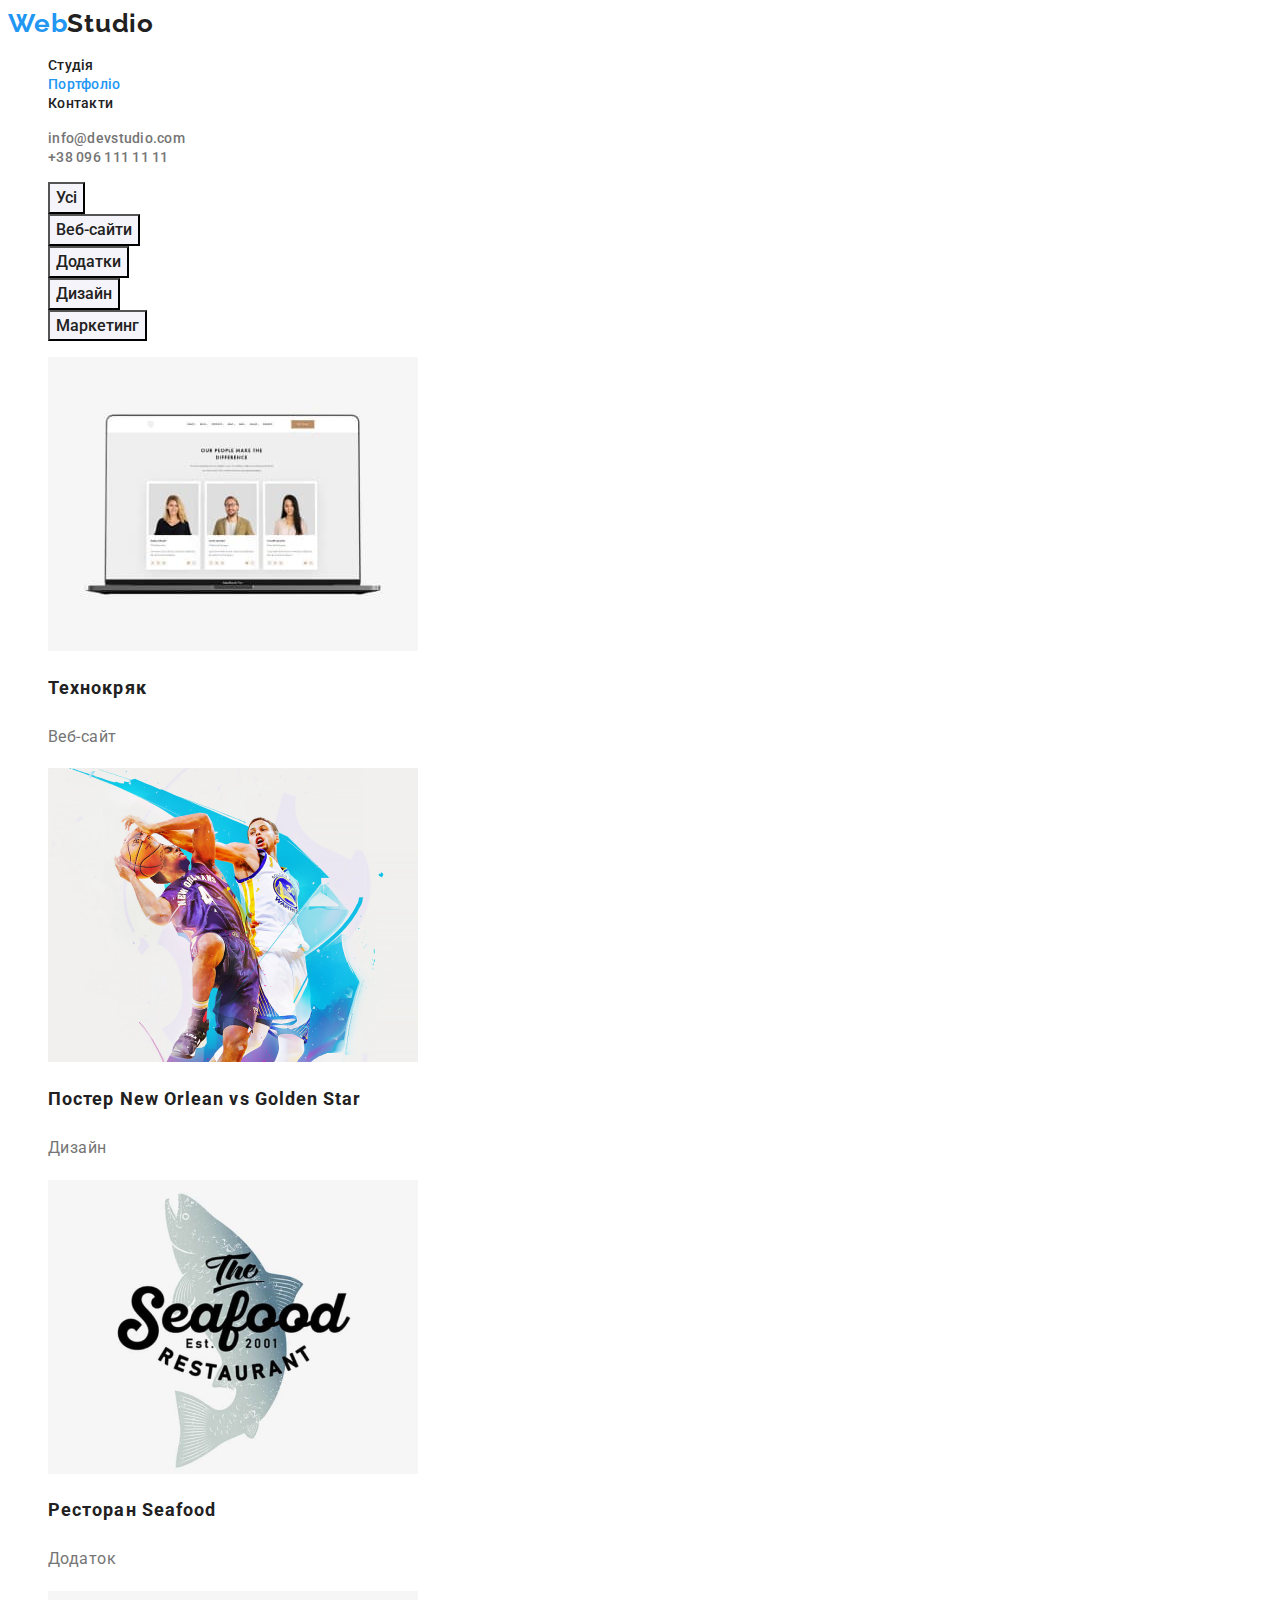
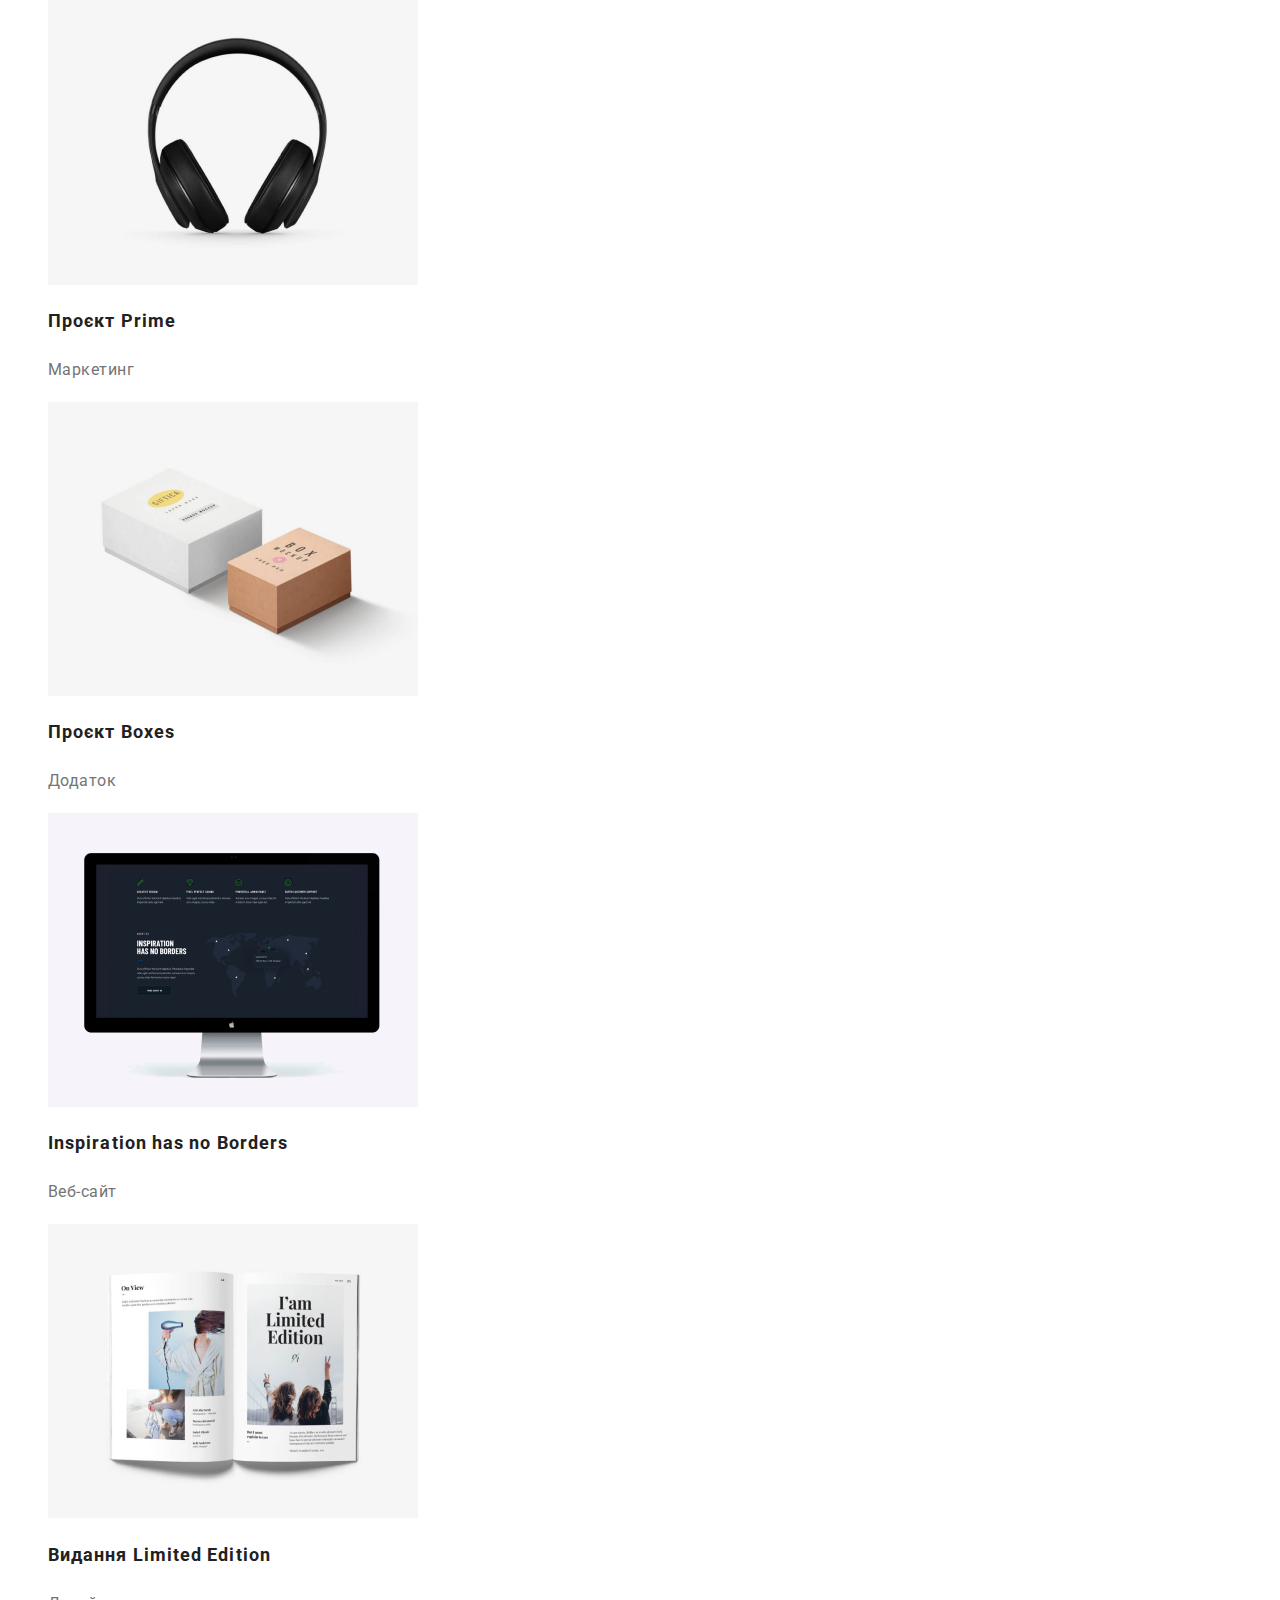
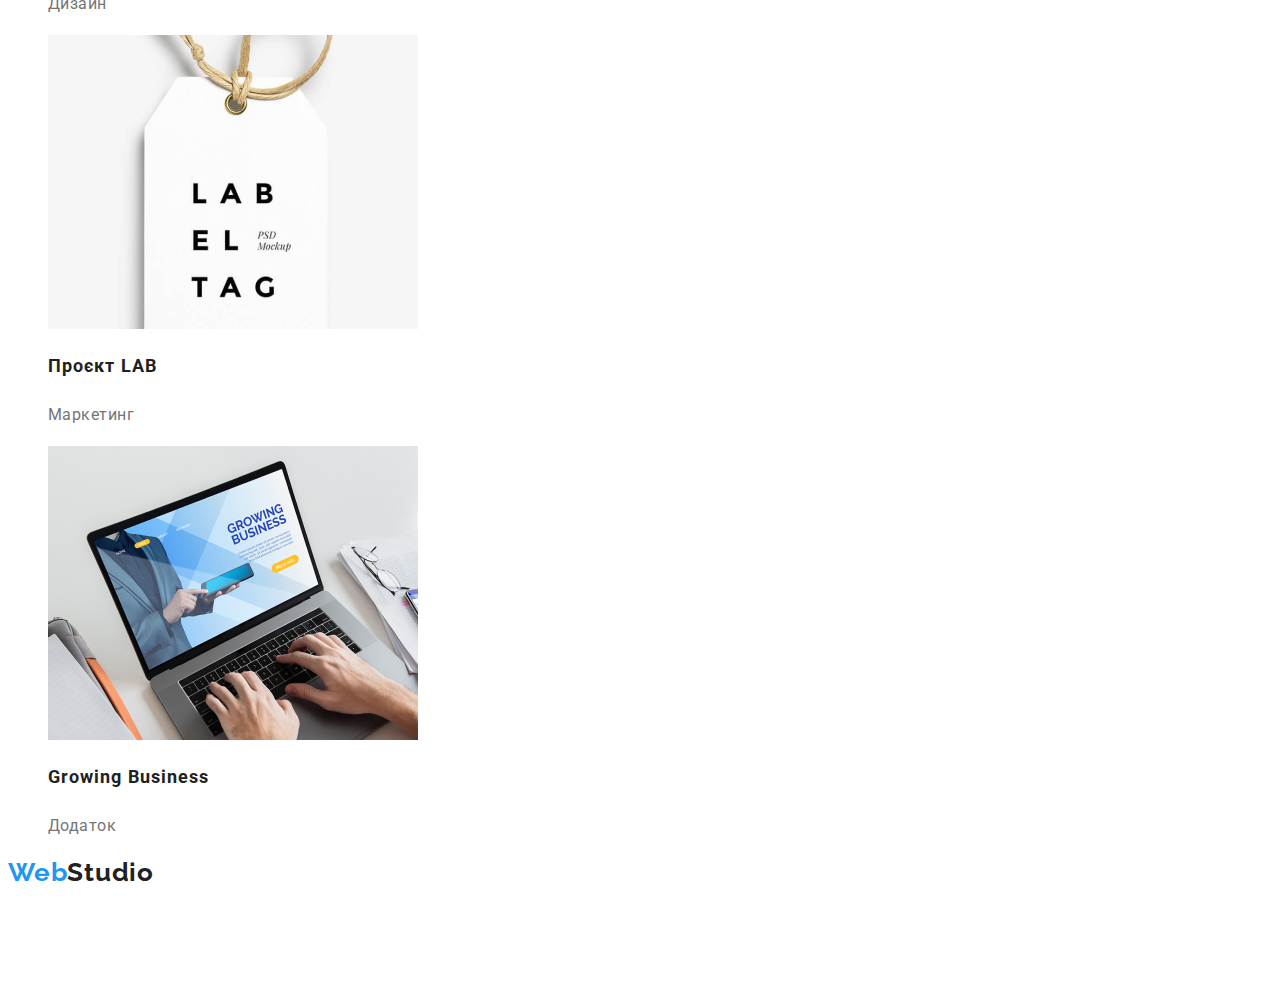
==== portfolio.html @ 9faa2f98 "Clone from goit-markup-hw-02" ====
<!DOCTYPE html>
<html lang="uk">
  <head>
    <meta charset="UTF-8" />
    <meta http-equiv="X-UA-Compatible" content="IE=edge" />
    <meta name="viewport" content="width=device-width, initial-scale=1.0" />
    <title>WebStudio</title>
    <link
      href="https://fonts.googleapis.com/css2?family=Raleway:wght@700&family=Roboto:wght@400;500;700;900&display=swap"
      rel="stylesheet"
    />
    <link rel="stylesheet" href="./css/styles.css" />
  </head>

  <body>
    <header>
      <nav>
        <a href="./index.html" class="logo"><span class="web-logo">Web</span>Studio</a>
        <ul class="site-nav list">
          <li><a href="./index.html" class="link">Студія</a></li>
          <li><a href="./portfolio.html" class="link current">Портфоліо</a></li>
          <li><a href="" class="link">Контакти</a></li>
        </ul>
      </nav>
      <ul class="auth-nav list">
        <li><a href="mailto:info@devstudio.com" class="link">info@devstudio.com</a></li>
        <li><a href="tel:+380961111111" class="link">+38 096 111 11 11</a></li>
      </ul>
    </header>
    <main>
      <h1 class="visually-hidden">Приклади робіт</h1>
      <!-- РАДІОКНОПКИ -->
      <ul class="list">
        <li><button type="button" class="button secondary">Усі</button></li>
        <li><button type="button" class="button secondary">Веб-сайти</button></li>
        <li><button type="button" class="button secondary">Додатки</button></li>
        <li><button type="button" class="button secondary">Дизайн</button></li>
        <li><button type="button" class="button secondary">Маркетинг</button></li>
      </ul>
      <!-- ПРОЕКТИ -->
      <ul class="examples list">
        <li>
          <a href="./images/portfolio/img.jpg">
            <img src="./images/portfolio/img.jpg" alt="Laptop" width="370" />
            <h2 class="title">Технокряк</h2>
            <p class="text">Веб-сайт</p></a
          >
        </li>
        <li>
          <a href="./images/portfolio/img-1.png">
            <img src="./images/portfolio/img-1.png" alt="Basketball" width="370" />
            <h2 class="title">Постер New Orlean vs Golden Star</h2>
            <p class="text">Дизайн</p></a
          >
        </li>
        <li>
          <a href="./images/portfolio/img-2.png">
            <img src="./images/portfolio/img-2.png" alt="The Seafood Restaurant" width="370" />
            <h2 class="title">Ресторан Seafood</h2>
            <p class="text">Додаток</p></a
          >
        </li>
        <li>
          <a href="./images/portfolio/img-3.png">
            <img src="./images/portfolio/img-3.png" alt="Headphones" width="370" />
            <h2 class="title">Проєкт Prime</h2>
            <p class="text">Маркетинг</p></a
          >
        </li>
        <li>
          <a href="./images/portfolio/img-4.png">
            <img src="./images/portfolio/img-4.png" alt="Boxes" width="370" />
            <h2 class="title">Проєкт Boxes</h2>
            <p class="text">Додаток</p></a
          >
        </li>
        <li>
          <a href="./images/portfolio/img-5.png">
            <img src="./images/portfolio/img-5.png" alt="Monitor" width="370" />
            <h2 class="title">Inspiration has no Borders</h2>
            <p class="text">Веб-сайт</p></a
          >
        </li>
        <li>
          <a href="./images/portfolio/img-6.png">
            <img src="./images/portfolio/img-6.png" alt="Journal" width="370" />
            <h2 class="title">Видання Limited Edition</h2>
            <p class="text">Дизайн</p></a
          >
        </li>
        <li>
          <a href="./images/portfolio/img-7.png">
            <img src="./images/portfolio/img-7.png" alt="Label" width="370" />
            <h2 class="title">Проєкт LAB</h2>
            <p class="text">Маркетинг</p></a
          >
        </li>
        <li>
          <a href="./images/portfolio/img-8.png">
            <img src="./images/portfolio/img-8.png" alt="Keyboard Typing" width="370" />
            <h2 class="title">Growing Business</h2>
            <p class="text">Додаток</p></a
          >
        </li>
      </ul>
    </main>
    <footer>
      <a href="./index.html" class="logo"><span class="web-logo">Web</span>Studio</a>
      <address>
        <ul class="list contact">
          <li>
            <a
              href="https://goo.gl/maps/xQ3tT5N6ZBUTE3oR9"
              class="address"
              target="_blank"
              rel="noreferrer noopener nofollow"
              >м. Київ, пр-т Лесі Українки, 26</a
            >
          </li>
          <li><a href="mailto:info@devstudio.com" class="info">info@devstudio.com</a></li>
          <li><a href="tel:+380961111111" class="info">+380961111111</a></li>
        </ul>
      </address>
    </footer>
  </body>
</html>
---- css/styles.css ----
:root {
  --primary-text-color: #757575;
  --secondary-text-color: #212121;
  --accent-color: #2196f3;
  --primary-bg-color: #ffffff;
  --btn-bck-color: #f5f4fa;
}

body {
  background-color: var(--primary-bg-color);
  color: var(--primary-text-color);

  font-family: Roboto, sans-serif;
  letter-spacing: 0.03em;
}
/* колір фону #FFFFFF */
/* колір основного тексту: #757575; */
/* другорядний колір тексту #212121; */
/* акцент #2196F3 */

.list {
  list-style: none;
}

/*Logo*/

.logo {
  color: var(--secondary-text-color);

  font-family: Raleway, sans-serif;
  letter-spacing: 0.03em;
  font-weight: 700;
  font-size: 26px;
  line-height: 1.19;
  text-decoration: none;
}
.web-logo {
  color: var(--accent-color);

  /*Site-nav*/
}
.site-nav .link {
  color: var(--secondary-text-color);

  font-size: 14px;
  font-weight: 500;
  line-height: 1.14;
  letter-spacing: 0.02em;
  text-decoration: none;
}
.site-nav .link:hover,
.site-nav .link:focus {
  color: var(--accent-color);
}
.site-nav .link.current {
  color: var(--accent-color);
}
/* Auth-nav */
.auth-nav .link {
  color: var(--primary-text-color);

  font-weight: 500;
  font-size: 14px;
  line-height: 1.14;
  letter-spacing: 0.02em;
  text-decoration: none;
}
.auth-nav .link:hover,
.auth-nav .link:focus {
  color: var(--accent-color);
}
/* Hero */

.hero-title {
  color: var(--primary-bg-color);

  font-weight: 900;
  font-size: 44px;
  line-height: 1.36;
  text-align: center;
  letter-spacing: 0.06em;
  text-transform: uppercase;
}
/* Section */

.section .section-title {
  color: var(--secondary-text-color);

  font-size: 36px;
  line-height: 1.17;
  text-align: center;
  letter-spacing: 0.03em;
}

/* Advantages  */
.advantages .title {
  color: var(--secondary-text-color);

  font-size: 14px;
  line-height: 1.14;
  text-transform: uppercase;
}

.advantages .text {
  font-size: 14px;
  line-height: 1.71;
}
/* Button */

button {
  background-color: var(--accent-color);
  color: var(--primary-bg-color);

  font-family: Roboto, sans-serif;
  font-style: normal;
  font-weight: 500;
  font-size: 16px;
  line-height: 1.62;
  text-align: center;

  cursor: pointer;
}
.button.primary {
  font-weight: 700;
  font-size: 16px;
  line-height: 1.88;
  text-align: center;
  letter-spacing: 0.06em;
  text-shadow: 0px 4px 4px rgba(0, 0, 0, 0.25);
}
.button.primary:focus,
.button.primary:hover {
  background-color: #188ce8;
  align-items: center;
}
.button.secondary {
  background-color: var(--btn-bck-color);
  color: var(--secondary-text-color);
}
.button.secondary:hover,
.button.secondary:focus {
  background-color: var(--accent-color);
  color: var(--primary-bg-color);
}

/* Portfolio Main Page */

.examples .title {
  color: var(--secondary-text-color);

  font-size: 18px;
  line-height: 2;
  letter-spacing: 0.06em;
  text-decoration: none;
  font-style: normal;
}

.examples .text {
  color: var(--primary-text-color);

  font-size: 16px;
  line-height: 1.88;
  text-decoration: none;
  font-style: normal;
}

.examples a {
  text-decoration: none;
}
/* Footer */

.list .name {
  color: var(--secondary-text-color);

  font-weight: 500;
  font-size: 16px;
  line-height: 1.19;
  text-align: center;
}

.list .position {
  font-size: 16px;
  line-height: 1.9;
  text-align: center;
}
.contact .address {
  color: var(--primary-bg-color);
  font-style: normal;
  font-size: 14px;
  line-height: 1.7;
  text-decoration: none;
}

.contact .info {
  color: rgba(255, 255, 255, 0.6);
  font-style: normal;
  font-size: 14px;
  line-height: 1.71;
  text-decoration: none;
}

.contact .info:hover,
.contact .info:focus,
.contact .address:hover,
.contact .address:focus {
  color: var(--accent-color);
}

.visually-hidden {
  position: absolute;
  white-space: nowrap;
  width: 1px;
  height: 1px;
  overflow: hidden;
  border: 0;
  padding: 0;
  clip: rect(0 0 0 0);
  clip-path: inset(50%);
  margin: -1px;
}
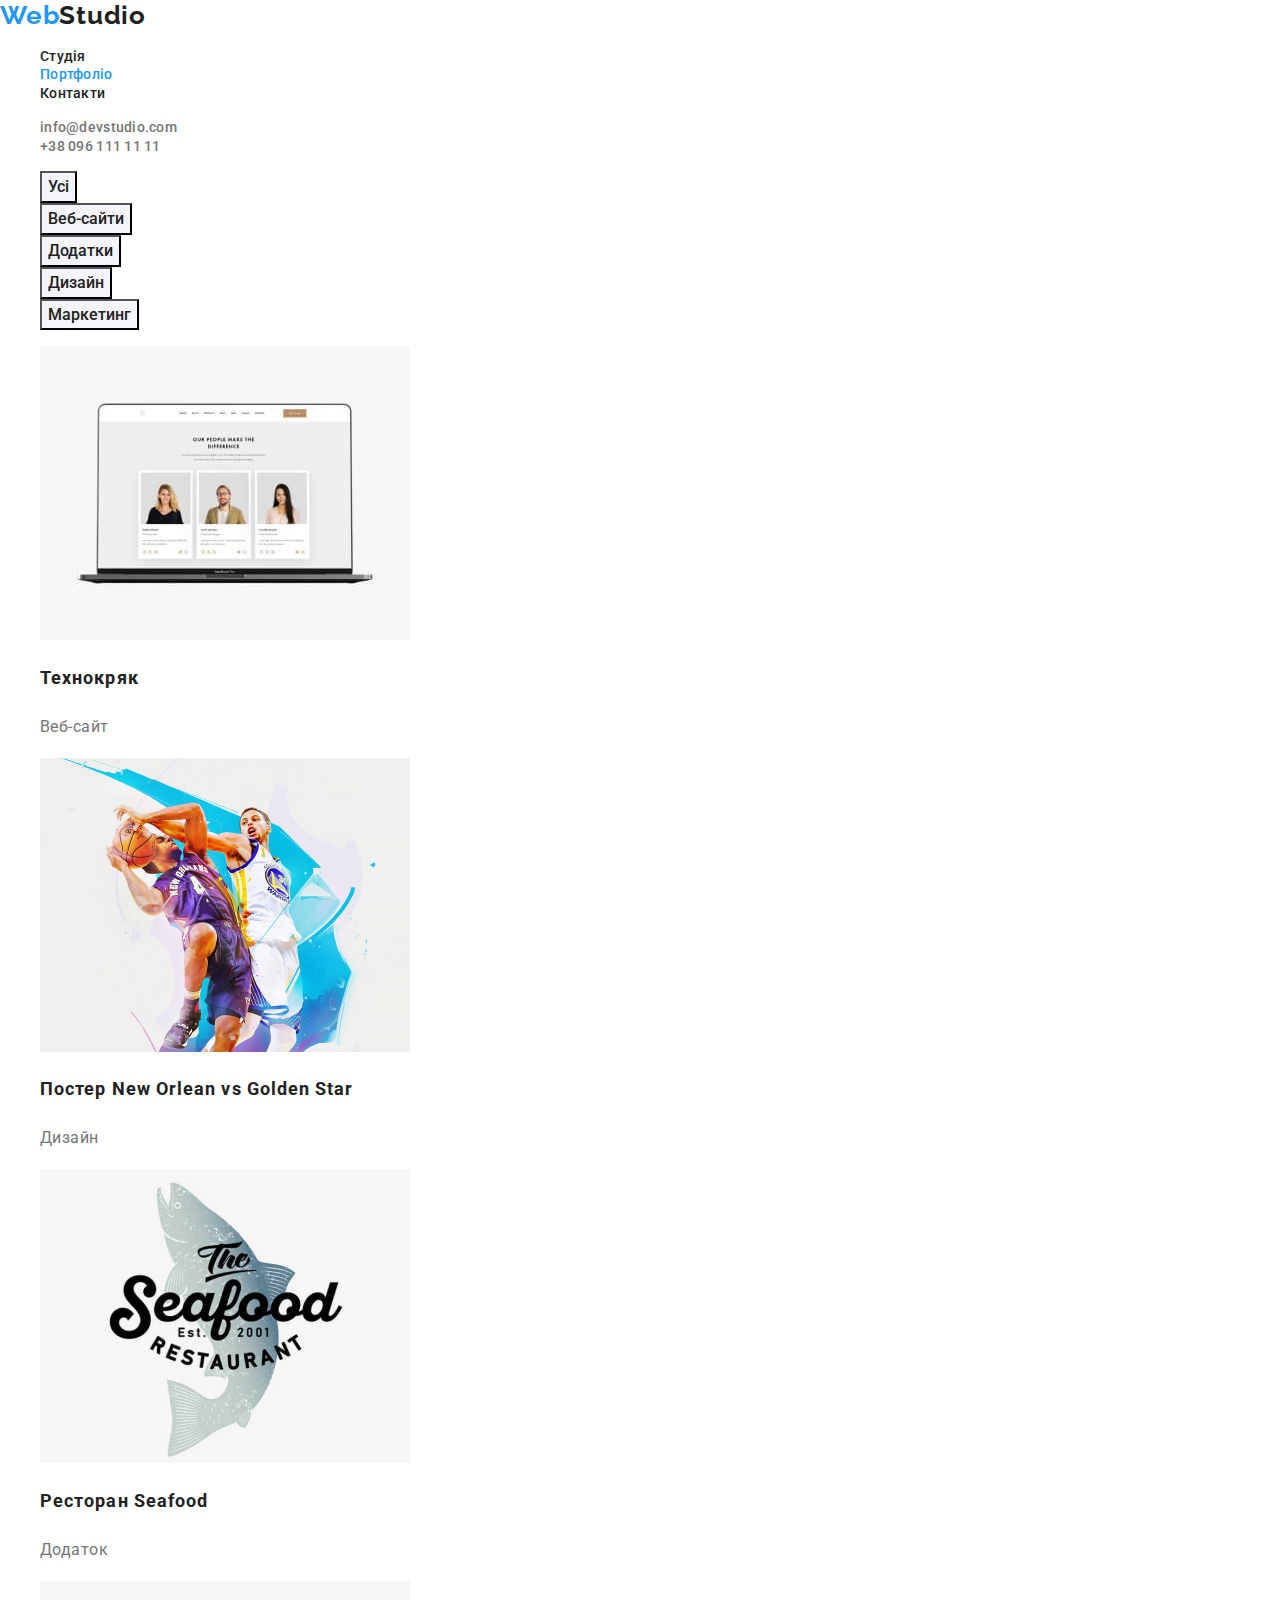
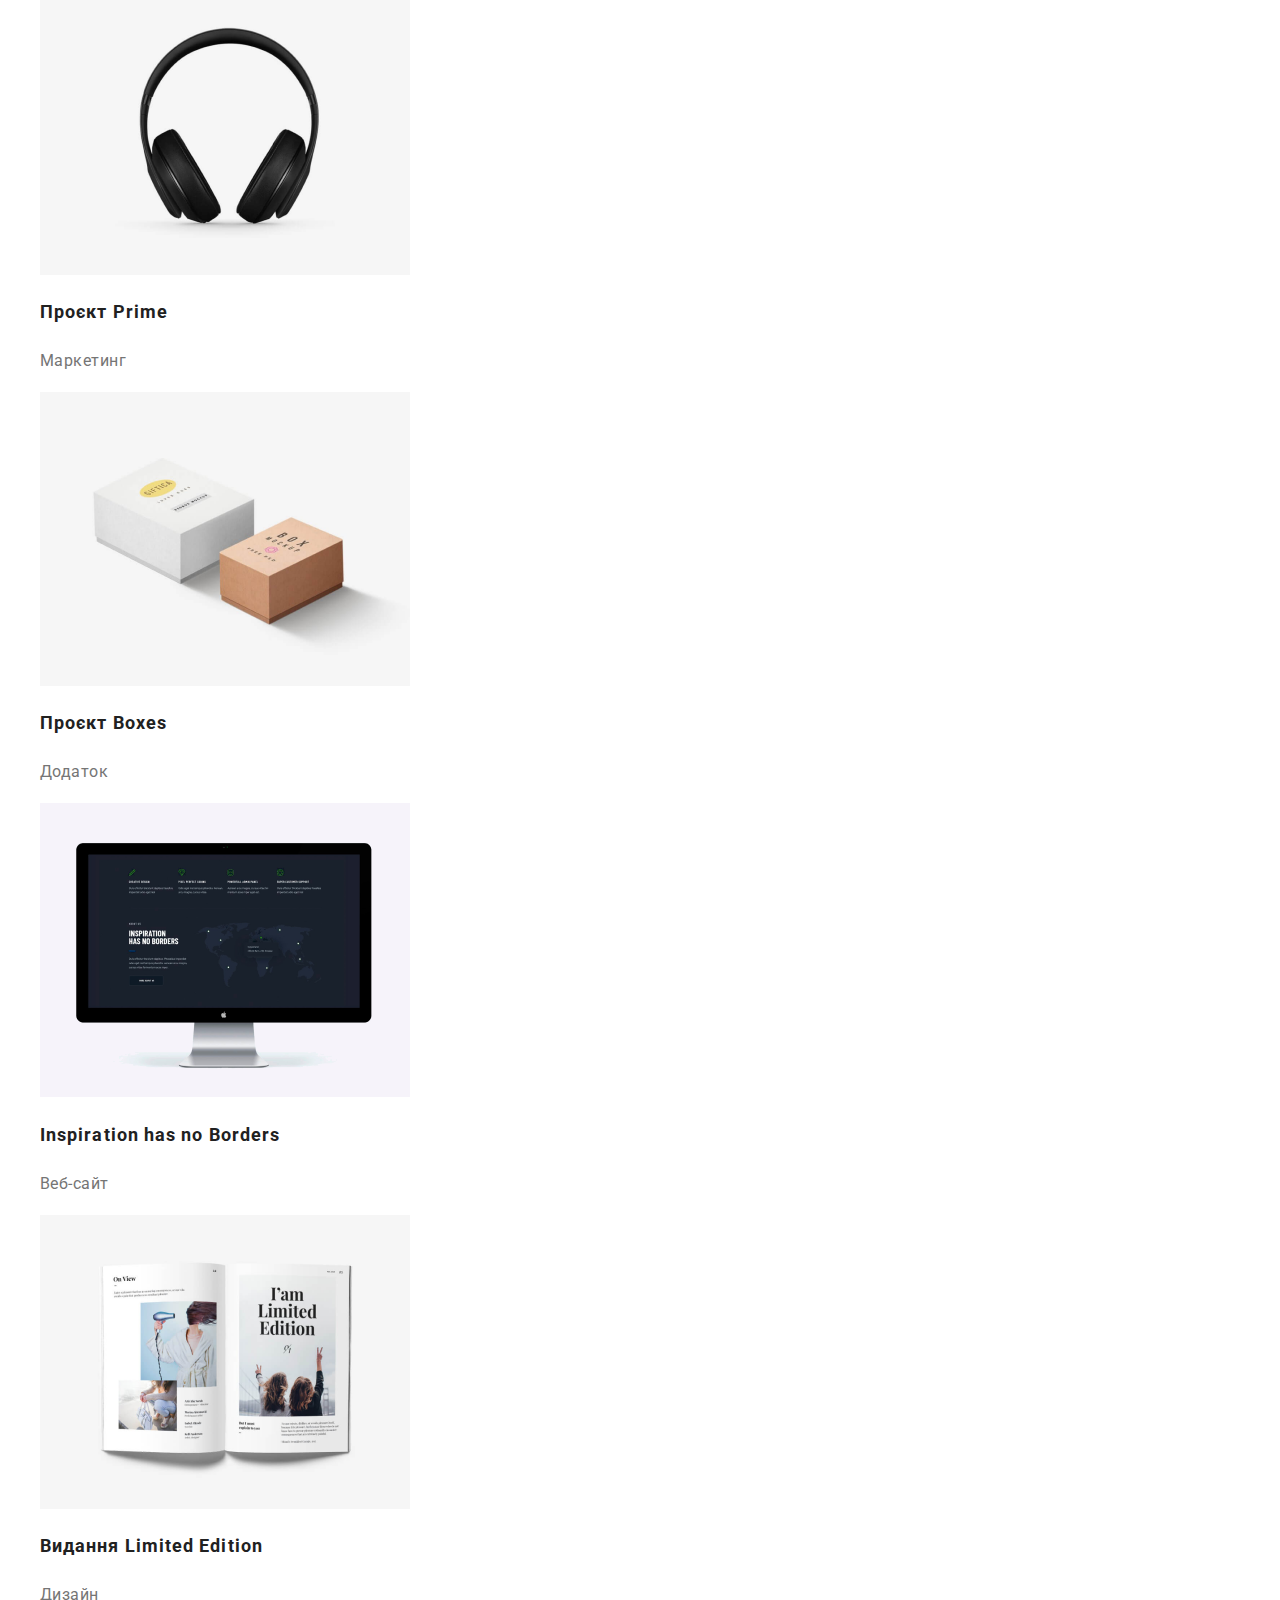
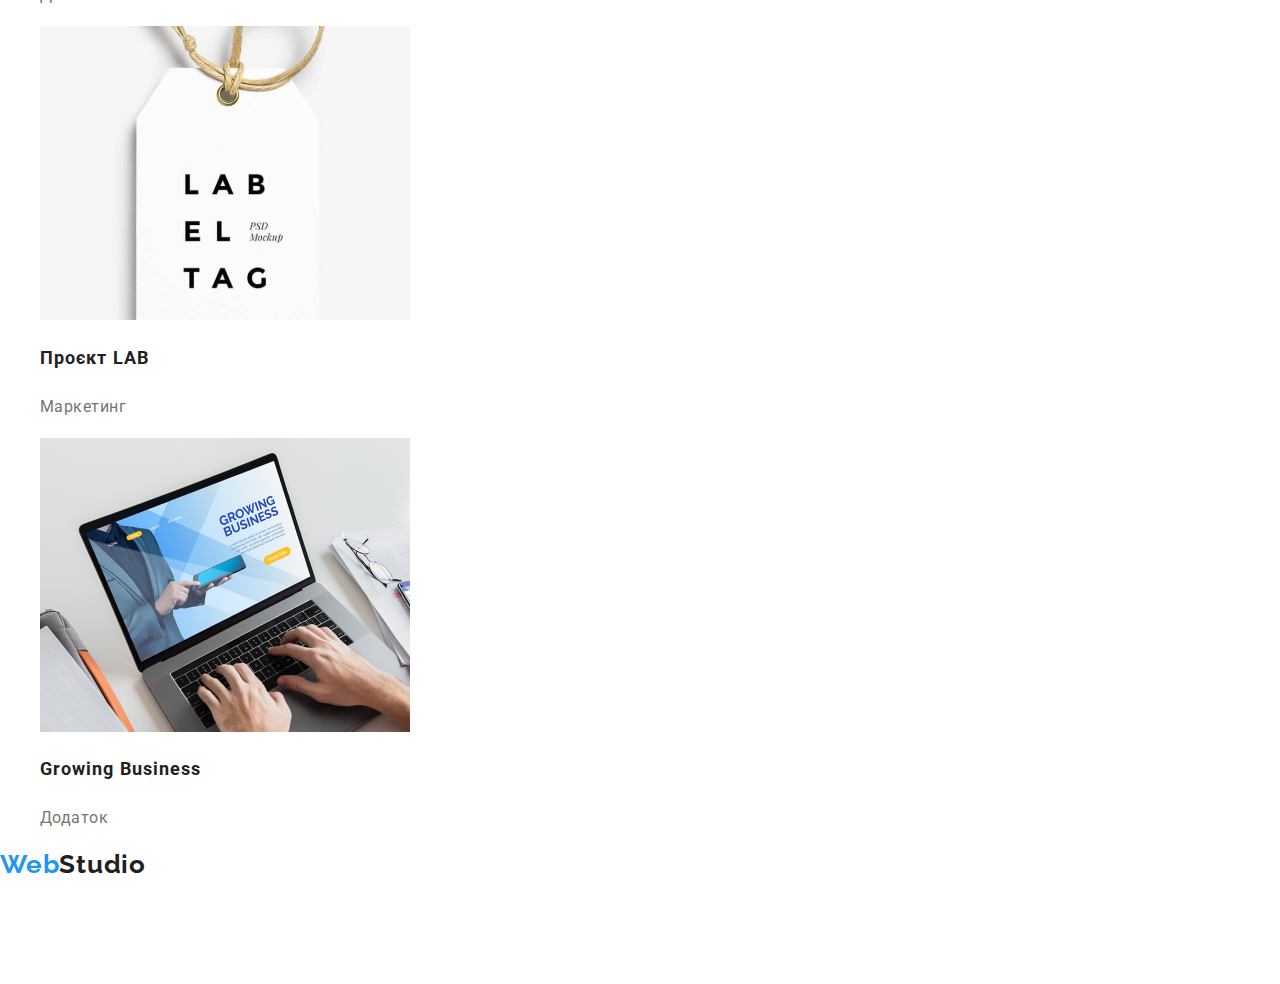
==== commit 45c7d540: "start" ====
--- a/portfolio.html
+++ b/portfolio.html
@@ -8,6 +8,10 @@
     <link
       href="https://fonts.googleapis.com/css2?family=Raleway:wght@700&family=Roboto:wght@400;500;700;900&display=swap"
       rel="stylesheet"
+    />
+    <link
+      rel="stylesheet"
+      href="https://cdnjs.cloudflare.com/ajax/libs/modern-normalize/1.1.0/modern-normalize.min.css"
     />
     <link rel="stylesheet" href="./css/styles.css" />
   </head>
--- a/css/styles.css
+++ b/css/styles.css
@@ -18,11 +18,23 @@
 /* другорядний колір тексту #212121; */
 /* акцент #2196F3 */
 
+.container {
+  width: 1200px;
+}
+
+.auth-nav {
+  width: 1200px;
+}
+
 .list {
   list-style: none;
 }
 
 /*Logo*/
+
+.logo {
+  display: inline-block;
+}
 
 .logo {
   color: var(--secondary-text-color);
@@ -121,6 +133,11 @@
   cursor: pointer;
 }
 .button.primary {
+  min-width: 216px;
+  padding: 10px 32px;
+  border-radius: 4px;
+  border-style: none;
+
   font-weight: 700;
   font-size: 16px;
   line-height: 1.88;
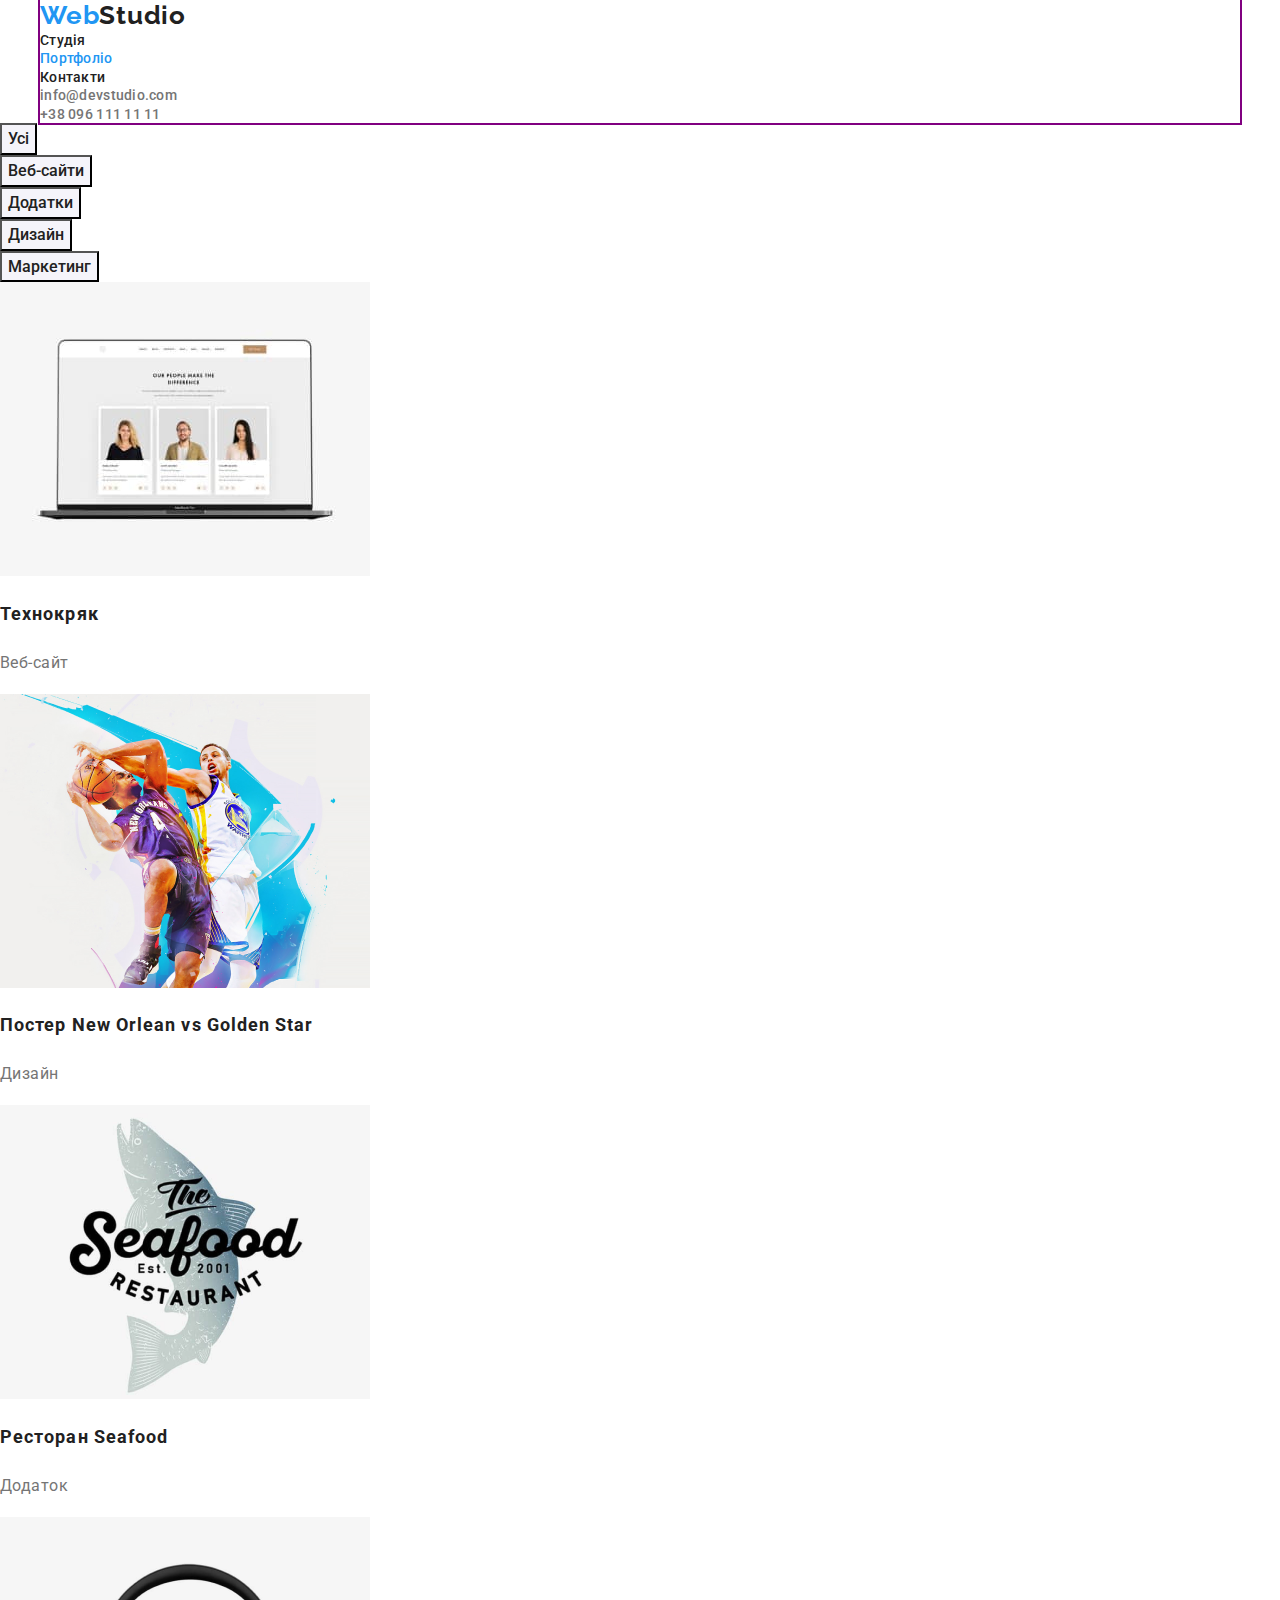
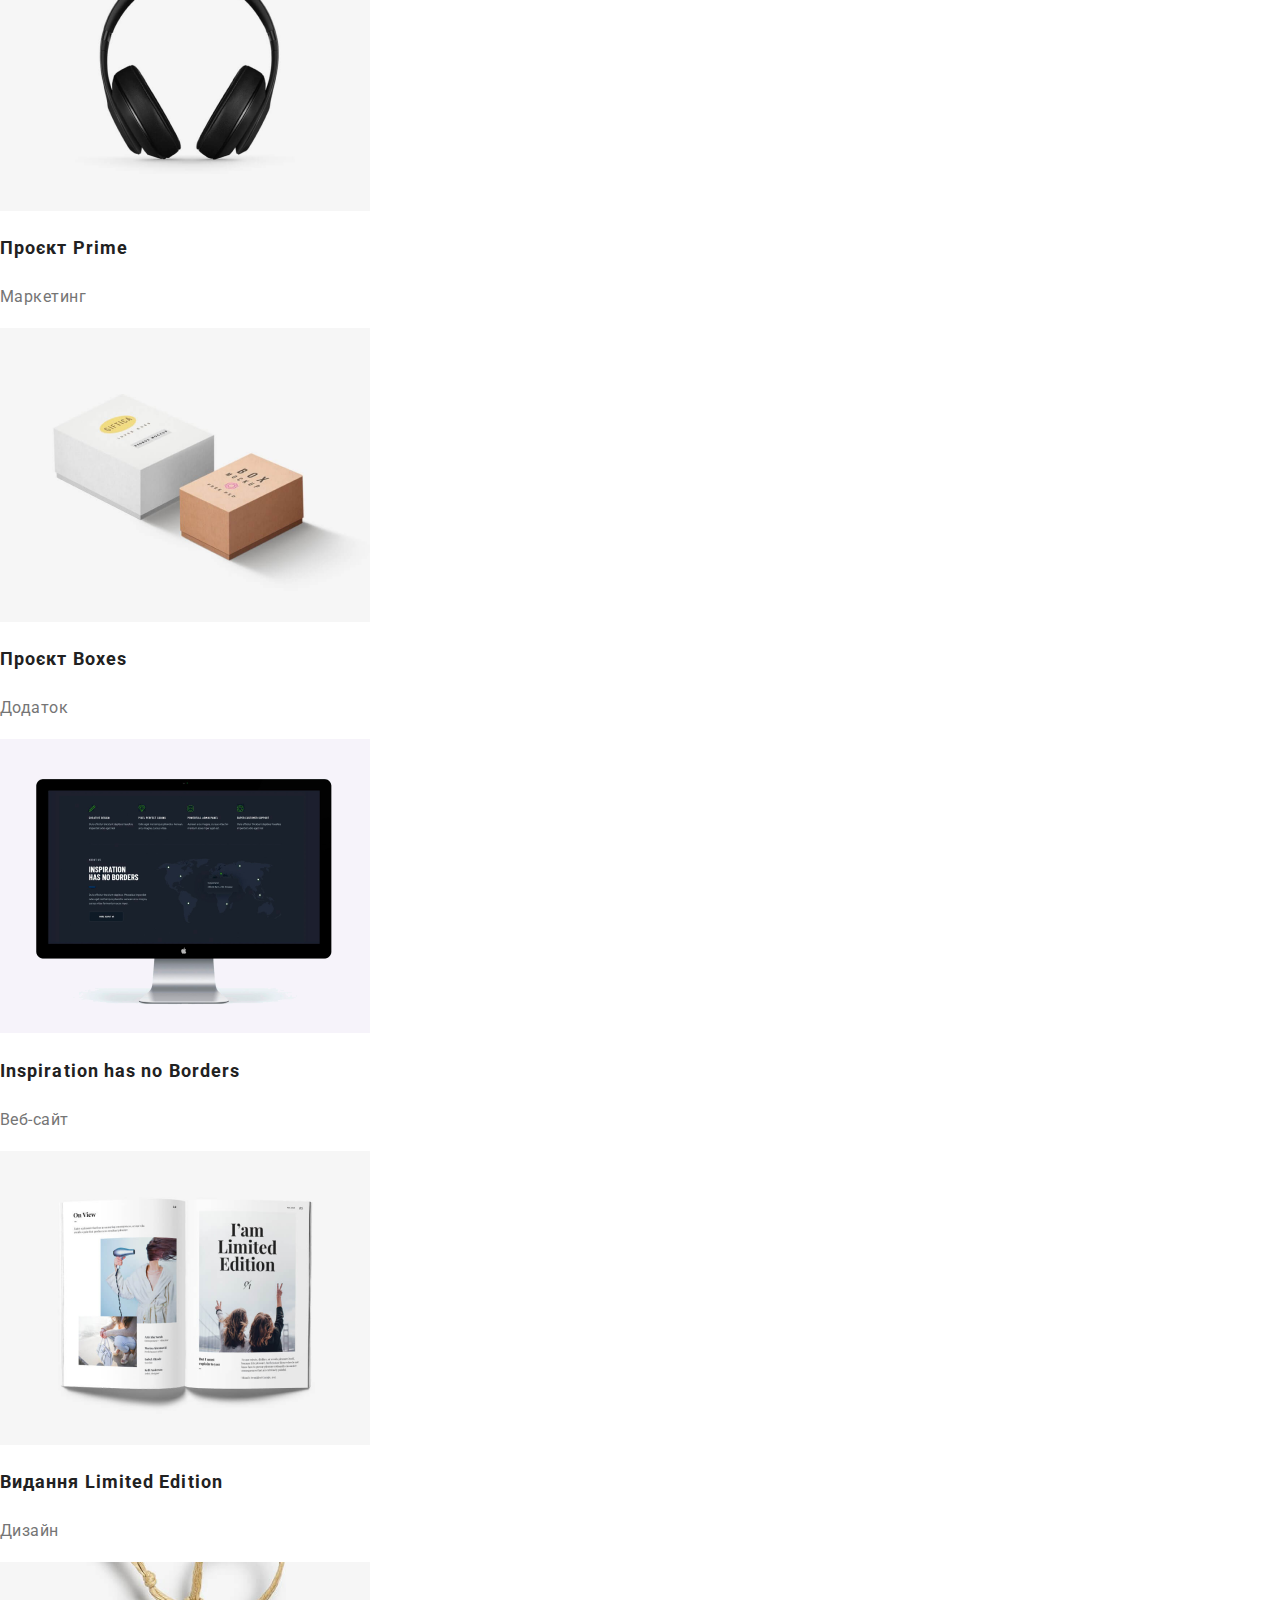
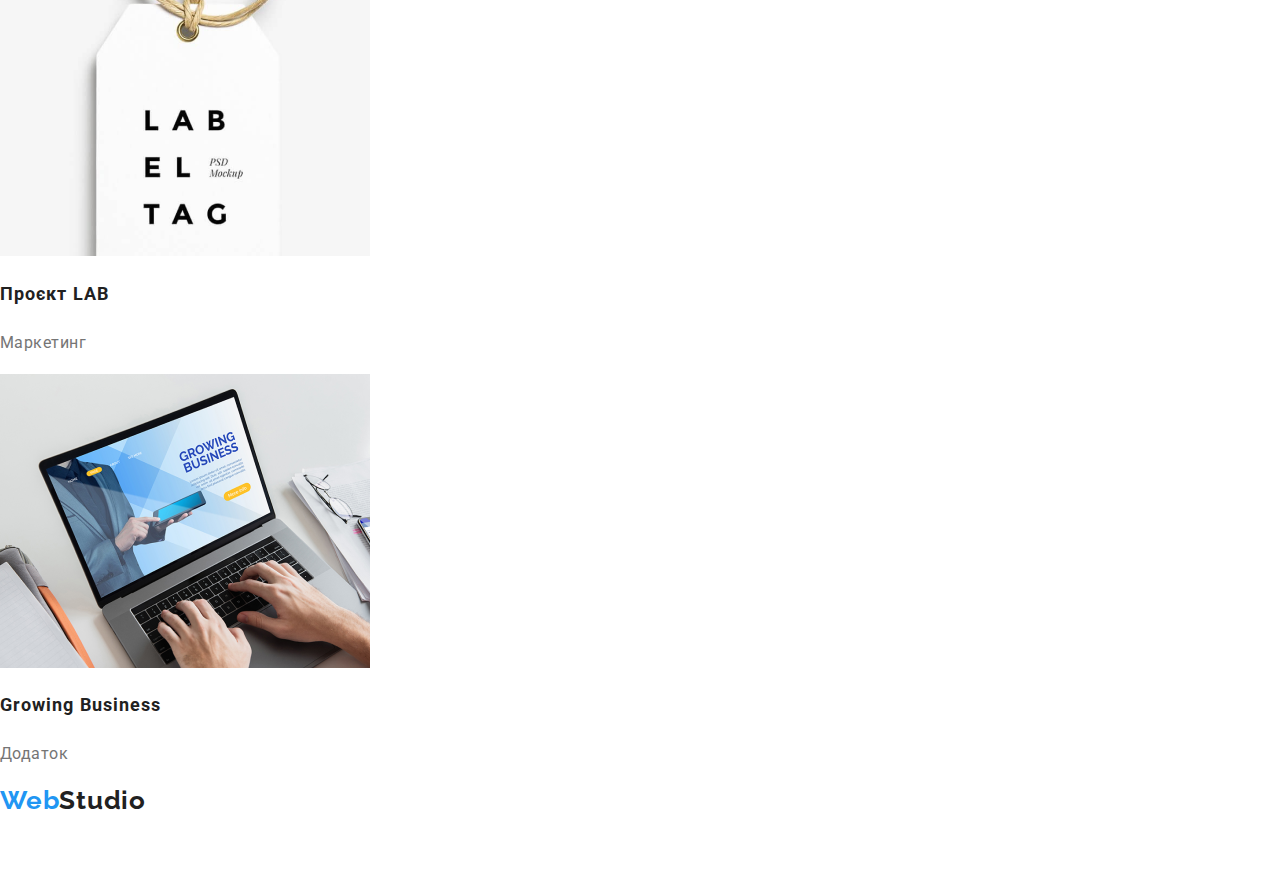
==== commit bc731eea: "Saving the previous information" ====
--- a/portfolio.html
+++ b/portfolio.html
@@ -18,18 +18,20 @@
 
   <body>
     <header>
-      <nav>
-        <a href="./index.html" class="logo"><span class="web-logo">Web</span>Studio</a>
-        <ul class="site-nav list">
-          <li><a href="./index.html" class="link">Студія</a></li>
-          <li><a href="./portfolio.html" class="link current">Портфоліо</a></li>
-          <li><a href="" class="link">Контакти</a></li>
+      <div class="container">
+        <nav>
+          <a href="./index.html" class="logo"><span class="web-logo">Web</span>Studio</a>
+          <ul class="site-nav list">
+            <li><a href="./index.html" class="link">Студія</a></li>
+            <li><a href="./portfolio.html" class="link current">Портфоліо</a></li>
+            <li><a href="" class="link">Контакти</a></li>
+          </ul>
+        </nav>
+        <ul class="auth-nav list">
+          <li><a href="mailto:info@devstudio.com" class="link">info@devstudio.com</a></li>
+          <li><a href="tel:+380961111111" class="link">+38 096 111 11 11</a></li>
         </ul>
-      </nav>
-      <ul class="auth-nav list">
-        <li><a href="mailto:info@devstudio.com" class="link">info@devstudio.com</a></li>
-        <li><a href="tel:+380961111111" class="link">+38 096 111 11 11</a></li>
-      </ul>
+      </div>
     </header>
     <main>
       <h1 class="visually-hidden">Приклади робіт</h1>
--- a/css/styles.css
+++ b/css/styles.css
@@ -20,14 +20,15 @@
 
 .container {
   width: 1200px;
-}
-
-.auth-nav {
-  width: 1200px;
+  margin-left: auto;
+  margin-right: auto;
+  outline: 2px solid purple;
 }
 
 .list {
   list-style: none;
+  margin: 0;
+  padding: 0;
 }
 
 /*Logo*/
@@ -84,6 +85,10 @@
 /* Hero */
 
 .hero-title {
+  outline: 2px solid purple;
+  margin-top: 0;
+  margin-bottom: 0;
+  padding-bottom: 30px;
   color: var(--primary-bg-color);
 
   font-weight: 900;
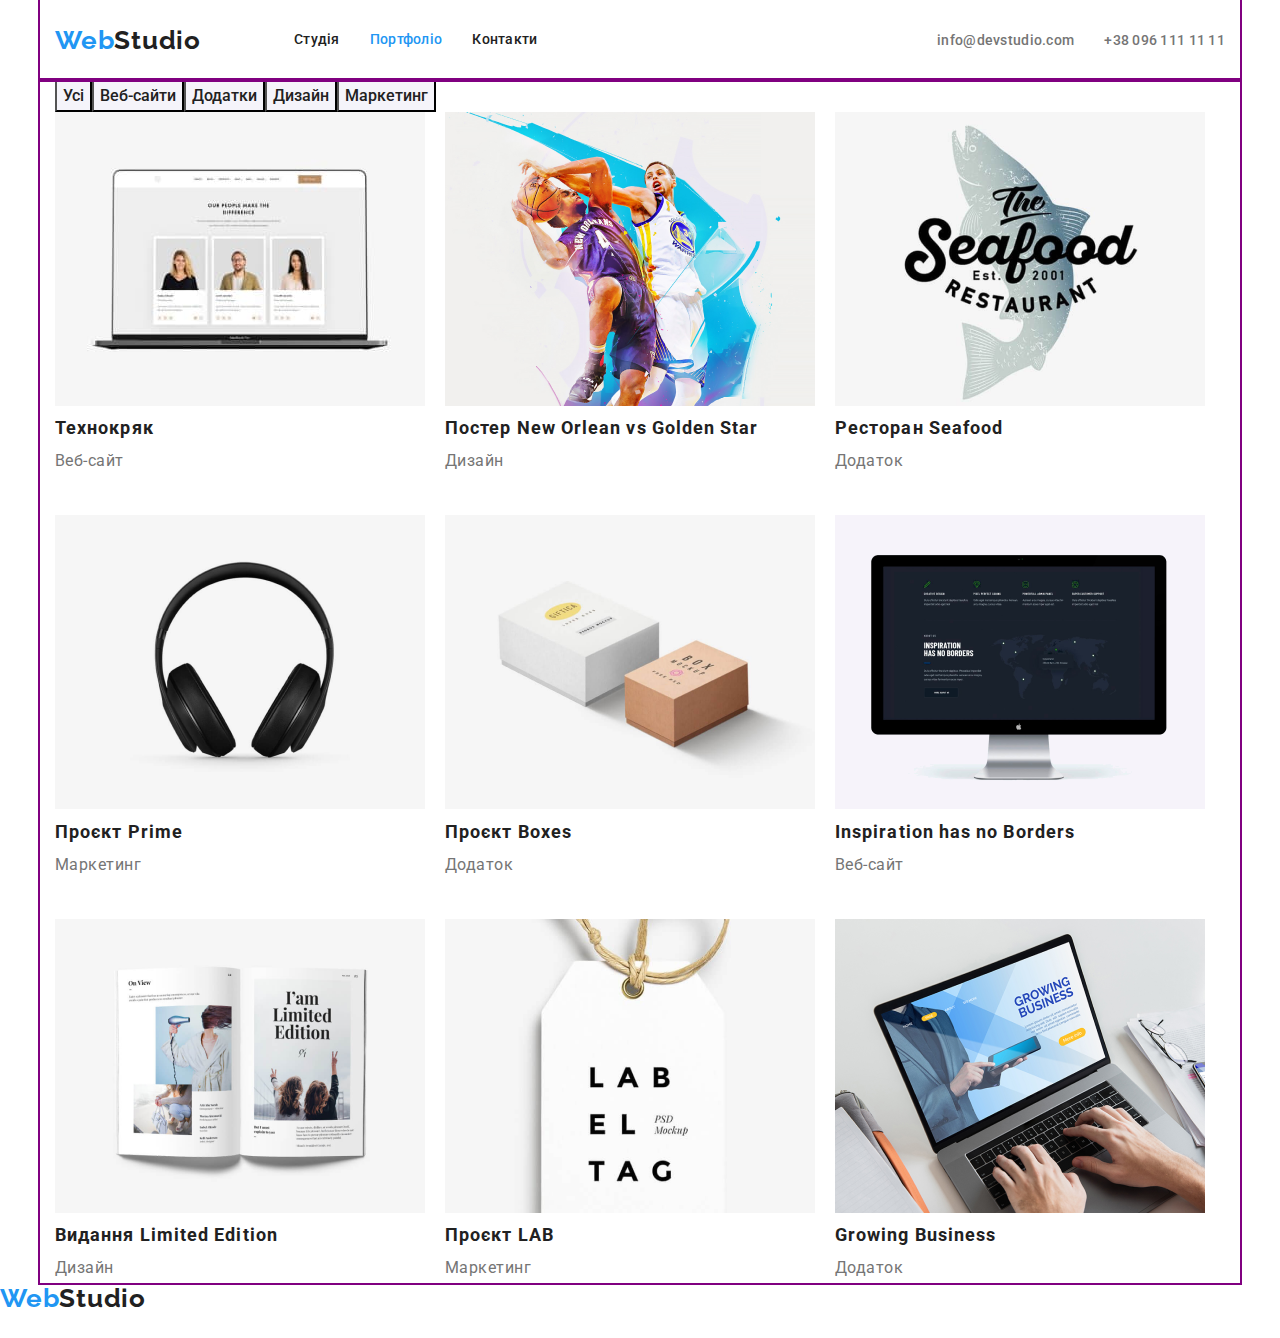
==== commit 79ecfe38: "Adding podtrolio div" ====
--- a/portfolio.html
+++ b/portfolio.html
@@ -15,100 +15,103 @@
     />
     <link rel="stylesheet" href="./css/styles.css" />
   </head>
-
   <body>
     <header>
-      <div class="container">
+      <div class="container main-nav">
+        <a href="./index.html" class="logo"><span class="web-logo">Web</span>Studio</a>
         <nav>
-          <a href="./index.html" class="logo"><span class="web-logo">Web</span>Studio</a>
           <ul class="site-nav list">
-            <li><a href="./index.html" class="link">Студія</a></li>
-            <li><a href="./portfolio.html" class="link current">Портфоліо</a></li>
-            <li><a href="" class="link">Контакти</a></li>
+            <li class="item"><a href="./index.html" class="link">Студія</a></li>
+            <li class="item"><a href="./portfolio.html" class="link current">Портфоліо</a></li>
+            <li class="item"><a href="" class="link">Контакти</a></li>
           </ul>
         </nav>
         <ul class="auth-nav list">
-          <li><a href="mailto:info@devstudio.com" class="link">info@devstudio.com</a></li>
-          <li><a href="tel:+380961111111" class="link">+38 096 111 11 11</a></li>
+          <li class="item">
+            <a href="mailto:info@devstudio.com" class="link">info@devstudio.com</a>
+          </li>
+          <li class="item"><a href="tel:+380961111111" class="link">+38 096 111 11 11</a></li>
         </ul>
       </div>
     </header>
     <main>
-      <h1 class="visually-hidden">Приклади робіт</h1>
-      <!-- РАДІОКНОПКИ -->
-      <ul class="list">
-        <li><button type="button" class="button secondary">Усі</button></li>
-        <li><button type="button" class="button secondary">Веб-сайти</button></li>
-        <li><button type="button" class="button secondary">Додатки</button></li>
-        <li><button type="button" class="button secondary">Дизайн</button></li>
-        <li><button type="button" class="button secondary">Маркетинг</button></li>
-      </ul>
-      <!-- ПРОЕКТИ -->
-      <ul class="examples list">
-        <li>
-          <a href="./images/portfolio/img.jpg">
-            <img src="./images/portfolio/img.jpg" alt="Laptop" width="370" />
-            <h2 class="title">Технокряк</h2>
-            <p class="text">Веб-сайт</p></a
-          >
-        </li>
-        <li>
-          <a href="./images/portfolio/img-1.png">
-            <img src="./images/portfolio/img-1.png" alt="Basketball" width="370" />
-            <h2 class="title">Постер New Orlean vs Golden Star</h2>
-            <p class="text">Дизайн</p></a
-          >
-        </li>
-        <li>
-          <a href="./images/portfolio/img-2.png">
-            <img src="./images/portfolio/img-2.png" alt="The Seafood Restaurant" width="370" />
-            <h2 class="title">Ресторан Seafood</h2>
-            <p class="text">Додаток</p></a
-          >
-        </li>
-        <li>
-          <a href="./images/portfolio/img-3.png">
-            <img src="./images/portfolio/img-3.png" alt="Headphones" width="370" />
-            <h2 class="title">Проєкт Prime</h2>
-            <p class="text">Маркетинг</p></a
-          >
-        </li>
-        <li>
-          <a href="./images/portfolio/img-4.png">
-            <img src="./images/portfolio/img-4.png" alt="Boxes" width="370" />
-            <h2 class="title">Проєкт Boxes</h2>
-            <p class="text">Додаток</p></a
-          >
-        </li>
-        <li>
-          <a href="./images/portfolio/img-5.png">
-            <img src="./images/portfolio/img-5.png" alt="Monitor" width="370" />
-            <h2 class="title">Inspiration has no Borders</h2>
-            <p class="text">Веб-сайт</p></a
-          >
-        </li>
-        <li>
-          <a href="./images/portfolio/img-6.png">
-            <img src="./images/portfolio/img-6.png" alt="Journal" width="370" />
-            <h2 class="title">Видання Limited Edition</h2>
-            <p class="text">Дизайн</p></a
-          >
-        </li>
-        <li>
-          <a href="./images/portfolio/img-7.png">
-            <img src="./images/portfolio/img-7.png" alt="Label" width="370" />
-            <h2 class="title">Проєкт LAB</h2>
-            <p class="text">Маркетинг</p></a
-          >
-        </li>
-        <li>
-          <a href="./images/portfolio/img-8.png">
-            <img src="./images/portfolio/img-8.png" alt="Keyboard Typing" width="370" />
-            <h2 class="title">Growing Business</h2>
-            <p class="text">Додаток</p></a
-          >
-        </li>
-      </ul>
+      <div class="container">
+        <h1 class="visually-hidden">Приклади робіт</h1>
+        <!-- РАДІОКНОПКИ -->
+        <ul class="list">
+          <li><button type="button" class="button secondary">Усі</button></li>
+          <li><button type="button" class="button secondary">Веб-сайти</button></li>
+          <li><button type="button" class="button secondary">Додатки</button></li>
+          <li><button type="button" class="button secondary">Дизайн</button></li>
+          <li><button type="button" class="button secondary">Маркетинг</button></li>
+        </ul>
+        <!-- ПРОЕКТИ -->
+        <ul class="examples">
+          <li class="item">
+            <a href="./images/portfolio/img.jpg">
+              <img src="./images/portfolio/img.jpg" alt="Laptop" width="370" />
+              <h2 class="title">Технокряк</h2>
+              <p class="text">Веб-сайт</p></a
+            >
+          </li>
+          <li class="item">
+            <a href="./images/portfolio/img-1.png">
+              <img src="./images/portfolio/img-1.png" alt="Basketball" width="370" />
+              <h2 class="title">Постер New Orlean vs Golden Star</h2>
+              <p class="text">Дизайн</p></a
+            >
+          </li>
+          <li class="item">
+            <a href="./images/portfolio/img-2.png">
+              <img src="./images/portfolio/img-2.png" alt="The Seafood Restaurant" width="370" />
+              <h2 class="title">Ресторан Seafood</h2>
+              <p class="text">Додаток</p></a
+            >
+          </li>
+          <li class="item">
+            <a href="./images/portfolio/img-3.png">
+              <img src="./images/portfolio/img-3.png" alt="Headphones" width="370" />
+              <h2 class="title">Проєкт Prime</h2>
+              <p class="text">Маркетинг</p></a
+            >
+          </li>
+          <li class="item">
+            <a href="./images/portfolio/img-4.png">
+              <img src="./images/portfolio/img-4.png" alt="Boxes" width="370" />
+              <h2 class="title">Проєкт Boxes</h2>
+              <p class="text">Додаток</p></a
+            >
+          </li>
+          <li class="item">
+            <a href="./images/portfolio/img-5.png">
+              <img src="./images/portfolio/img-5.png" alt="Monitor" width="370" />
+              <h2 class="title">Inspiration has no Borders</h2>
+              <p class="text">Веб-сайт</p></a
+            >
+          </li>
+          <li class="item">
+            <a href="./images/portfolio/img-6.png">
+              <img src="./images/portfolio/img-6.png" alt="Journal" width="370" />
+              <h2 class="title">Видання Limited Edition</h2>
+              <p class="text">Дизайн</p></a
+            >
+          </li>
+          <li class="item">
+            <a href="./images/portfolio/img-7.png">
+              <img src="./images/portfolio/img-7.png" alt="Label" width="370" />
+              <h2 class="title">Проєкт LAB</h2>
+              <p class="text">Маркетинг</p></a
+            >
+          </li>
+          <li class="item">
+            <a href="./images/portfolio/img-8.png">
+              <img src="./images/portfolio/img-8.png" alt="Keyboard Typing" width="370" />
+              <h2 class="title">Growing Business</h2>
+              <p class="text">Додаток</p></a
+            >
+          </li>
+        </ul>
+      </div>
     </main>
     <footer>
       <a href="./index.html" class="logo"><span class="web-logo">Web</span>Studio</a>
--- a/css/styles.css
+++ b/css/styles.css
@@ -22,22 +22,38 @@
   width: 1200px;
   margin-left: auto;
   margin-right: auto;
+  padding-left: 15px;
+  padding-right: 15px;
   outline: 2px solid purple;
 }
 
-.list {
+.list,
+.examples {
   list-style: none;
   margin: 0;
   padding: 0;
 }
 
+h1,
+h2,
+h3,
+h4,
+h5,
+h6 {
+  margin: 0;
+  padding: 0;
+}
+
+p {
+  margin: 0;
+  padding: 0;
+}
 /*Logo*/
 
 .logo {
   display: inline-block;
-}
-
-.logo {
+  margin-right: 93px;
+
   color: var(--secondary-text-color);
 
   font-family: Raleway, sans-serif;
@@ -49,10 +65,32 @@
 }
 .web-logo {
   color: var(--accent-color);
-
-  /*Site-nav*/
-}
+}
+
+/*Main-nav*/
+.main-nav {
+  display: flex;
+  align-items: center;
+}
+/*Site-nav*/
+
+.site-nav {
+  display: flex;
+}
+
+.site-nav .item:not(:last-child) {
+  margin-right: 50px;
+}
+
+.site-nav .item:last-child {
+  margin-right: 344px;
+}
+
 .site-nav .link {
+  display: block;
+  padding-top: 32px;
+  padding-bottom: 32px;
+
   color: var(--secondary-text-color);
 
   font-size: 14px;
@@ -69,6 +107,14 @@
   color: var(--accent-color);
 }
 /* Auth-nav */
+.auth-nav {
+  display: flex;
+  margin-left: auto;
+}
+
+.auth-nav .item:not(:last-child) {
+  margin-right: 50px;
+}
 .auth-nav .link {
   color: var(--primary-text-color);
 
@@ -83,6 +129,11 @@
   color: var(--accent-color);
 }
 /* Hero */
+.hero {
+  margin-bottom: 94px;
+  padding-top: 200px;
+  padding-bottom: 200px;
+}
 
 .hero-title {
   outline: 2px solid purple;
@@ -100,7 +151,21 @@
 }
 /* Section */
 
+.section {
+  margin-bottom: 94px;
+}
+
+.list {
+  display: flex;
+}
+
+.list .item:not(:last-child) {
+  margin-right: 30px;
+}
+
 .section .section-title {
+  margin-bottom: 50px;
+
   color: var(--secondary-text-color);
 
   font-size: 36px;
@@ -110,7 +175,22 @@
 }
 
 /* Advantages  */
+
+.advantages {
+  display: flex;
+}
+
+.advantages {
+  justify-content: space-between;
+}
+
+.advantages .item {
+  width: 270px;
+}
+
 .advantages .title {
+  margin-bottom: 10px;
+
   color: var(--secondary-text-color);
 
   font-size: 14px;
@@ -138,6 +218,8 @@
   cursor: pointer;
 }
 .button.primary {
+  display: block;
+  margin: auto;
   min-width: 216px;
   padding: 10px 32px;
   border-radius: 4px;
@@ -166,6 +248,25 @@
 }
 
 /* Portfolio Main Page */
+
+.examples {
+  display: flex;
+  flex-wrap: wrap;
+}
+
+.examples .item {
+  width: calc((100% / 3 - 14px));
+  margin-right: 14px;
+  margin-bottom: 39px;
+}
+
+.examples.item:nth-child(3n) {
+  margin-right: 0;
+}
+
+.examples .item:nth-last-child(-n + 3) {
+  margin-bottom: 0;
+}
 
 .examples .title {
   color: var(--secondary-text-color);
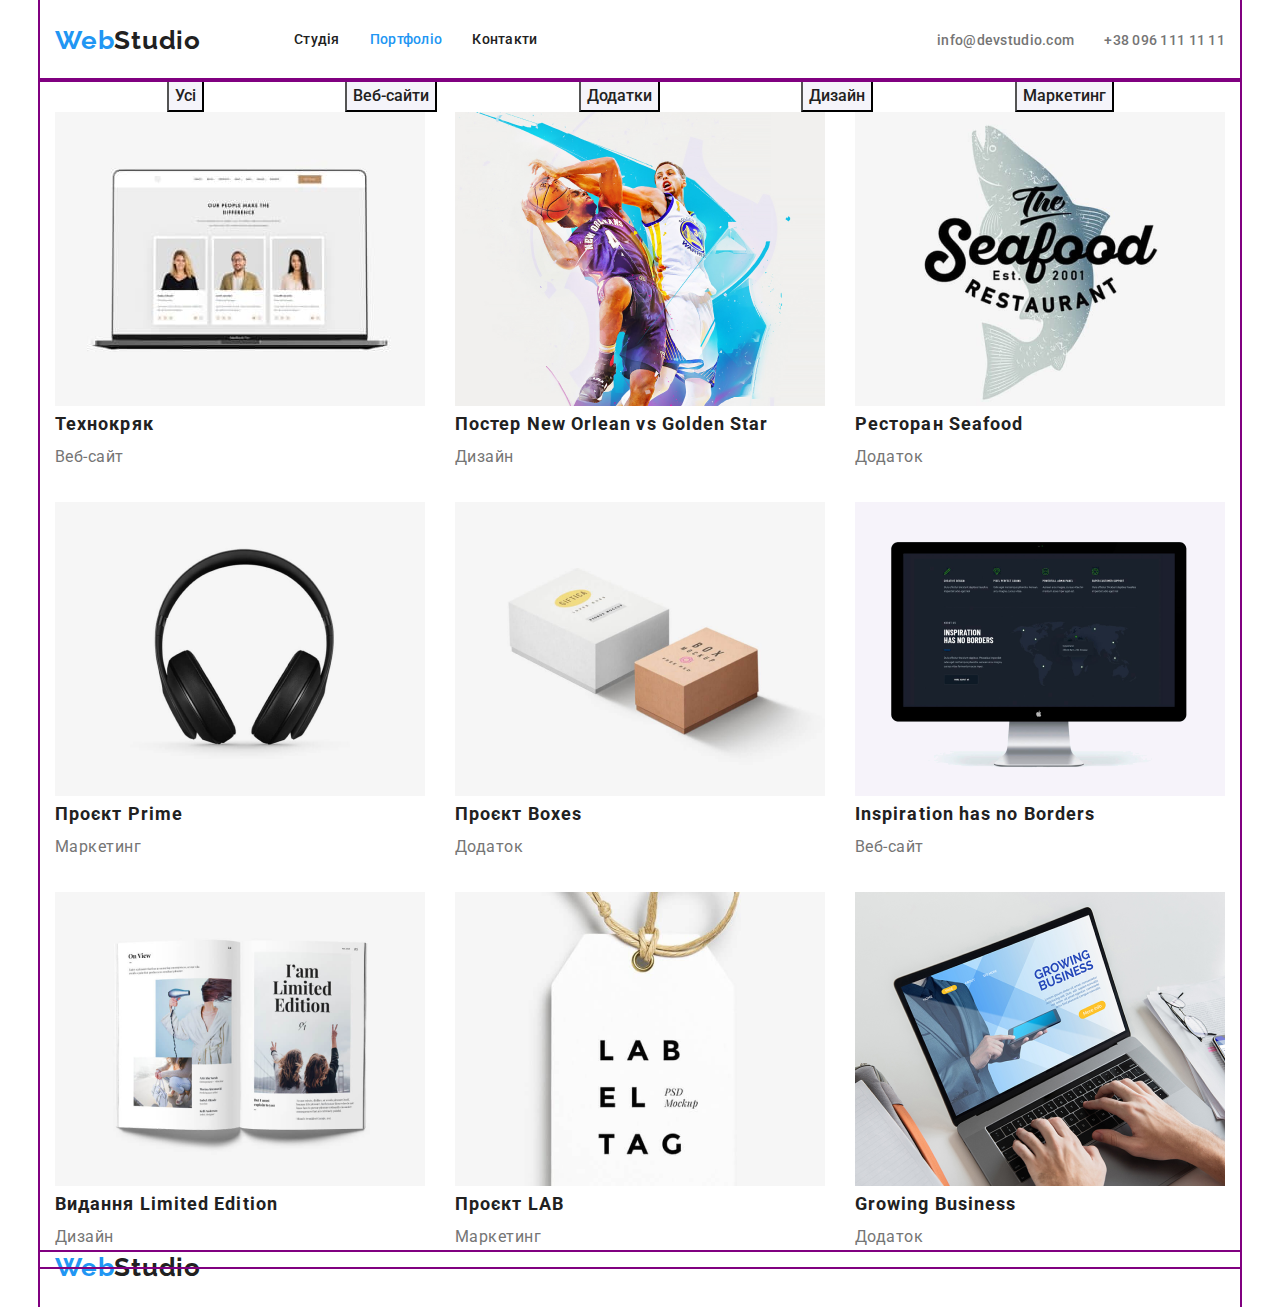
==== commit aa7a974b: "Adding footer blocks" ====
--- a/portfolio.html
+++ b/portfolio.html
@@ -38,12 +38,12 @@
       <div class="container">
         <h1 class="visually-hidden">Приклади робіт</h1>
         <!-- РАДІОКНОПКИ -->
-        <ul class="list">
-          <li><button type="button" class="button secondary">Усі</button></li>
-          <li><button type="button" class="button secondary">Веб-сайти</button></li>
-          <li><button type="button" class="button secondary">Додатки</button></li>
-          <li><button type="button" class="button secondary">Дизайн</button></li>
-          <li><button type="button" class="button secondary">Маркетинг</button></li>
+        <ul class="list button-list">
+          <li class="item"><button type="button" class="button secondary">Усі</button></li>
+          <li class="item"><button type="button" class="button secondary">Веб-сайти</button></li>
+          <li class="item"><button type="button" class="button secondary">Додатки</button></li>
+          <li class="item"><button type="button" class="button secondary">Дизайн</button></li>
+          <li class="item"><button type="button" class="button secondary">Маркетинг</button></li>
         </ul>
         <!-- ПРОЕКТИ -->
         <ul class="examples">
@@ -114,22 +114,25 @@
       </div>
     </main>
     <footer>
-      <a href="./index.html" class="logo"><span class="web-logo">Web</span>Studio</a>
-      <address>
-        <ul class="list contact">
-          <li>
-            <a
-              href="https://goo.gl/maps/xQ3tT5N6ZBUTE3oR9"
-              class="address"
-              target="_blank"
-              rel="noreferrer noopener nofollow"
-              >м. Київ, пр-т Лесі Українки, 26</a
-            >
-          </li>
-          <li><a href="mailto:info@devstudio.com" class="info">info@devstudio.com</a></li>
-          <li><a href="tel:+380961111111" class="info">+380961111111</a></li>
-        </ul>
-      </address>
+      <div class="container">
+        <div>
+        <a href="./index.html" class="logo"><span class="web-logo">Web</span>Studio</a>
+        <address>
+          <ul class="list contact">
+            <li class="item">
+              <a
+                class="address"
+                href="https://goo.gl/maps/xQ3tT5N6ZBUTE3oR9"
+                target="_blank"
+                rel="noreferrer noopener nofollow"
+                >м. Київ, пр-т Лесі Українки, 26</a
+              >
+            </li>
+            <li class="item"><a class="info" href="mailto:info@devstudio.com">info@devstudio.com</a></li>
+            <li class="item"><a class="info" href="tel:+380961111111">+38 096 111 11 11</a></li>
+          </ul>
+        </address>
+      </div>
     </footer>
   </body>
 </html>
--- a/css/styles.css
+++ b/css/styles.css
@@ -48,6 +48,13 @@
   margin: 0;
   padding: 0;
 }
+
+img {
+  display: block;
+  height: auto;
+  width: 100%;
+}
+
 /*Logo*/
 
 .logo {
@@ -249,23 +256,20 @@
 
 /* Portfolio Main Page */
 
+.button-list .item {
+  justify-content: center;
+  margin: auto;
+}
+
 .examples {
   display: flex;
   flex-wrap: wrap;
+  margin: -15px;
 }
 
 .examples .item {
-  width: calc((100% / 3 - 14px));
-  margin-right: 14px;
-  margin-bottom: 39px;
-}
-
-.examples.item:nth-child(3n) {
-  margin-right: 0;
-}
-
-.examples .item:nth-last-child(-n + 3) {
-  margin-bottom: 0;
+  width: 370px;
+  margin: 15px;
 }
 
 .examples .title {
@@ -327,6 +331,13 @@
 .contact .address:hover,
 .contact .address:focus {
   color: var(--accent-color);
+}
+.contact {
+  display: flex;
+}
+
+.contact .item {
+  flex-direction: column;
 }
 
 .visually-hidden {
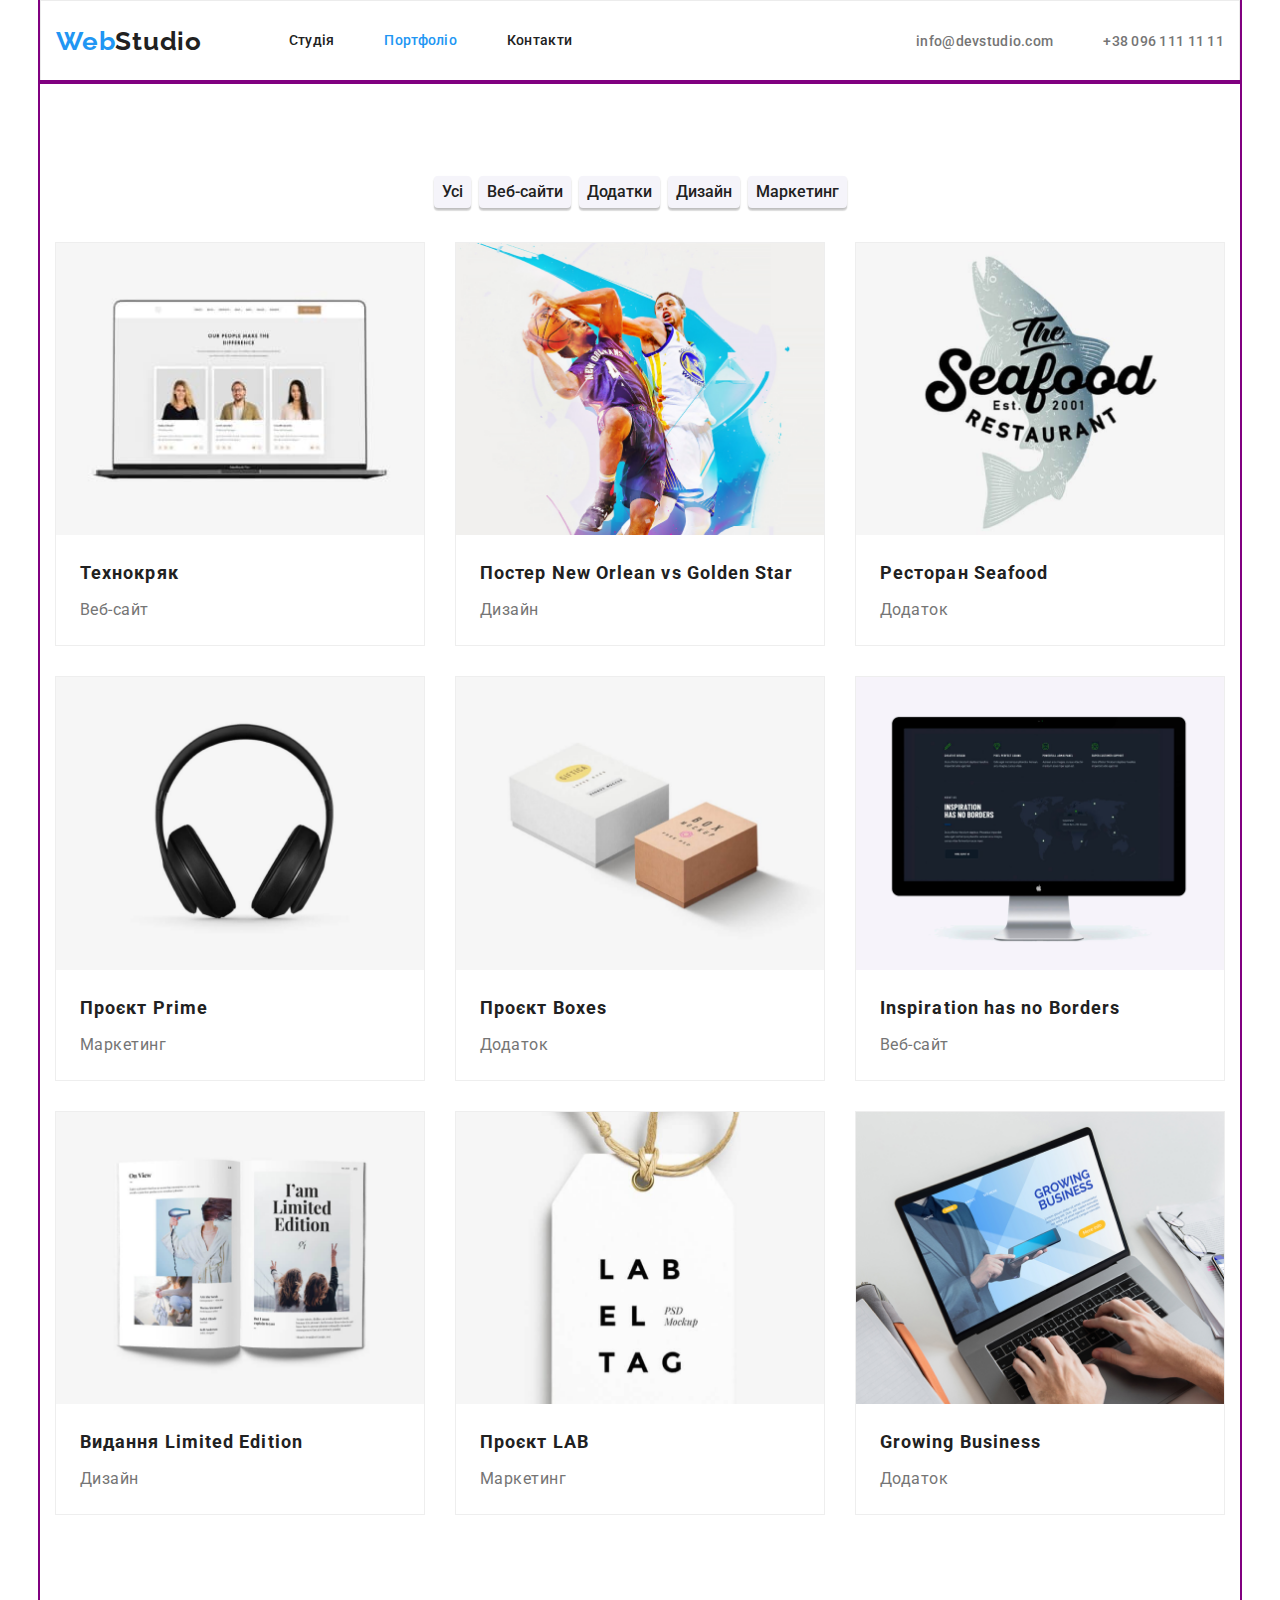
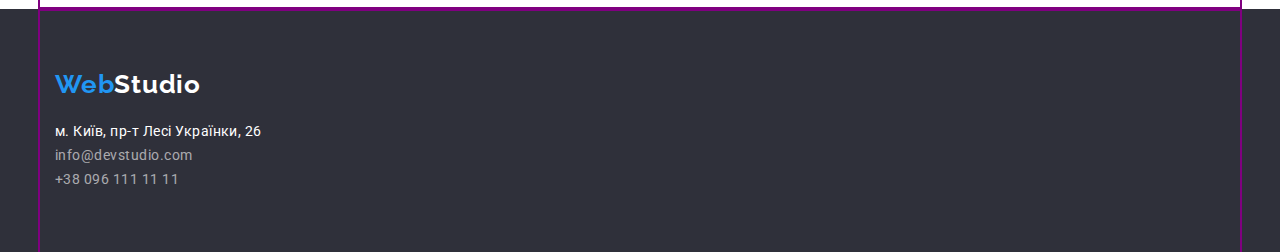
==== commit 0b174114: "Adding blocks and flexboxes to portfolio and main" ====
--- a/portfolio.html
+++ b/portfolio.html
@@ -35,7 +35,7 @@
       </div>
     </header>
     <main>
-      <div class="container">
+      <div class="container section">
         <h1 class="visually-hidden">Приклади робіт</h1>
         <!-- РАДІОКНОПКИ -->
         <ul class="list button-list">
@@ -49,63 +49,108 @@
         <ul class="examples">
           <li class="item">
             <a href="./images/portfolio/img.jpg">
-              <img src="./images/portfolio/img.jpg" alt="Laptop" width="370" />
+              <img
+                class="examples-picture"
+                src="./images/portfolio/img.jpg"
+                alt="Laptop"
+                width="370"
+              />
               <h2 class="title">Технокряк</h2>
               <p class="text">Веб-сайт</p></a
             >
           </li>
           <li class="item">
             <a href="./images/portfolio/img-1.png">
-              <img src="./images/portfolio/img-1.png" alt="Basketball" width="370" />
+              <img
+                class="examples-picture"
+                src="./images/portfolio/img-1.png"
+                alt="Basketball"
+                width="370"
+              />
               <h2 class="title">Постер New Orlean vs Golden Star</h2>
               <p class="text">Дизайн</p></a
             >
           </li>
           <li class="item">
             <a href="./images/portfolio/img-2.png">
-              <img src="./images/portfolio/img-2.png" alt="The Seafood Restaurant" width="370" />
+              <img
+                class="examples-picture"
+                src="./images/portfolio/img-2.png"
+                alt="The Seafood Restaurant"
+                width="370"
+              />
               <h2 class="title">Ресторан Seafood</h2>
               <p class="text">Додаток</p></a
             >
           </li>
           <li class="item">
             <a href="./images/portfolio/img-3.png">
-              <img src="./images/portfolio/img-3.png" alt="Headphones" width="370" />
+              <img
+                class="examples-picture"
+                src="./images/portfolio/img-3.png"
+                alt="Headphones"
+                width="370"
+              />
               <h2 class="title">Проєкт Prime</h2>
               <p class="text">Маркетинг</p></a
             >
           </li>
           <li class="item">
             <a href="./images/portfolio/img-4.png">
-              <img src="./images/portfolio/img-4.png" alt="Boxes" width="370" />
+              <img
+                class="examples-picture"
+                src="./images/portfolio/img-4.png"
+                alt="Boxes"
+                width="370"
+              />
               <h2 class="title">Проєкт Boxes</h2>
               <p class="text">Додаток</p></a
             >
           </li>
           <li class="item">
             <a href="./images/portfolio/img-5.png">
-              <img src="./images/portfolio/img-5.png" alt="Monitor" width="370" />
+              <img
+                class="examples-picture"
+                src="./images/portfolio/img-5.png"
+                alt="Monitor"
+                width="370"
+              />
               <h2 class="title">Inspiration has no Borders</h2>
               <p class="text">Веб-сайт</p></a
             >
           </li>
           <li class="item">
             <a href="./images/portfolio/img-6.png">
-              <img src="./images/portfolio/img-6.png" alt="Journal" width="370" />
+              <img
+                class="examples-picture"
+                src="./images/portfolio/img-6.png"
+                alt="Journal"
+                width="370"
+              />
               <h2 class="title">Видання Limited Edition</h2>
               <p class="text">Дизайн</p></a
             >
           </li>
           <li class="item">
             <a href="./images/portfolio/img-7.png">
-              <img src="./images/portfolio/img-7.png" alt="Label" width="370" />
+              <img
+                class="examples-picture"
+                src="./images/portfolio/img-7.png"
+                alt="Label"
+                width="370"
+              />
               <h2 class="title">Проєкт LAB</h2>
               <p class="text">Маркетинг</p></a
             >
           </li>
           <li class="item">
             <a href="./images/portfolio/img-8.png">
-              <img src="./images/portfolio/img-8.png" alt="Keyboard Typing" width="370" />
+              <img
+                class="examples-picture"
+                src="./images/portfolio/img-8.png"
+                alt="Keyboard Typing"
+                width="370"
+              />
               <h2 class="title">Growing Business</h2>
               <p class="text">Додаток</p></a
             >
@@ -114,9 +159,8 @@
       </div>
     </main>
     <footer>
-      <div class="container">
-        <div>
-        <a href="./index.html" class="logo"><span class="web-logo">Web</span>Studio</a>
+      <div class="list-footer container">
+        <a href="./index.html" class="logo footer"><span class="web-logo">Web</span>Studio</a>
         <address>
           <ul class="list contact">
             <li class="item">
@@ -128,7 +172,9 @@
                 >м. Київ, пр-т Лесі Українки, 26</a
               >
             </li>
-            <li class="item"><a class="info" href="mailto:info@devstudio.com">info@devstudio.com</a></li>
+            <li class="item">
+              <a class="info" href="mailto:info@devstudio.com">info@devstudio.com</a>
+            </li>
             <li class="item"><a class="info" href="tel:+380961111111">+38 096 111 11 11</a></li>
           </ul>
         </address>
--- a/css/styles.css
+++ b/css/styles.css
@@ -17,6 +17,13 @@
 /* колір основного тексту: #757575; */
 /* другорядний колір тексту #212121; */
 /* акцент #2196F3 */
+
+.list,
+.examples {
+  list-style: none;
+  margin: 0;
+  padding: 0;
+}
 
 .container {
   width: 1200px;
@@ -25,13 +32,6 @@
   padding-left: 15px;
   padding-right: 15px;
   outline: 2px solid purple;
-}
-
-.list,
-.examples {
-  list-style: none;
-  margin: 0;
-  padding: 0;
 }
 
 h1,
@@ -59,7 +59,7 @@
 
 .logo {
   display: inline-block;
-  margin-right: 93px;
+  margin-right: auto;
 
   color: var(--secondary-text-color);
 
@@ -70,6 +70,7 @@
   line-height: 1.19;
   text-decoration: none;
 }
+
 .web-logo {
   color: var(--accent-color);
 }
@@ -78,6 +79,7 @@
 .main-nav {
   display: flex;
   align-items: center;
+  border: 1px solid #ececec;
 }
 /*Site-nav*/
 
@@ -116,12 +118,12 @@
 /* Auth-nav */
 .auth-nav {
   display: flex;
-  margin-left: auto;
 }
 
 .auth-nav .item:not(:last-child) {
   margin-right: 50px;
 }
+
 .auth-nav .link {
   color: var(--primary-text-color);
 
@@ -137,13 +139,12 @@
 }
 /* Hero */
 .hero {
-  margin-bottom: 94px;
   padding-top: 200px;
-  padding-bottom: 200px;
+  padding-bottom: 280px;
+  background-color: #2f303a;
 }
 
 .hero-title {
-  outline: 2px solid purple;
   margin-top: 0;
   margin-bottom: 0;
   padding-bottom: 30px;
@@ -156,17 +157,23 @@
   letter-spacing: 0.06em;
   text-transform: uppercase;
 }
-/* Section */
+/* Section Team*/
 
 .section {
-  margin-bottom: 94px;
-}
-
-.list {
-  display: flex;
-}
-
-.list .item:not(:last-child) {
+  padding-bottom: 94px;
+  padding-top: 94px;
+}
+
+.section-list {
+  display: flex;
+}
+
+.section-list .item {
+  background-color: #fff;
+  filter: drop-shadow(0px 4px 4px rgba(0, 0, 0, 0.25));
+}
+
+.section-list .item:not(:last-child) {
   margin-right: 30px;
 }
 
@@ -181,18 +188,27 @@
   letter-spacing: 0.03em;
 }
 
+.portrait {
+  margin-bottom: 30px;
+}
+
+.name {
+  margin-bottom: 10px;
+}
+
+.position {
+  margin-bottom: 30px;
+}
 /* Advantages  */
 
 .advantages {
   display: flex;
-}
-
-.advantages {
   justify-content: space-between;
 }
 
 .advantages .item {
   width: 270px;
+  padding-top: 94px;
 }
 
 .advantages .title {
@@ -245,6 +261,11 @@
   align-items: center;
 }
 .button.secondary {
+  box-shadow: 0px 3px 1px rgba(0, 0, 0, 0.1), 0px 1px 2px rgba(0, 0, 0, 0.08),
+    0px 2px 2px rgba(0, 0, 0, 0.12);
+  border-color: transparent;
+  border-radius: 4px;
+
   background-color: var(--btn-bck-color);
   color: var(--secondary-text-color);
 }
@@ -256,9 +277,17 @@
 
 /* Portfolio Main Page */
 
+.button-list {
+  display: flex;
+  justify-content: center;
+}
+
 .button-list .item {
-  justify-content: center;
-  margin: auto;
+  padding-bottom: 34px;
+}
+
+.button-list .item:not(:last-child) {
+  margin-right: 8px;
 }
 
 .examples {
@@ -270,9 +299,14 @@
 .examples .item {
   width: 370px;
   margin: 15px;
+  border: 1px solid #eeeeee;
 }
 
 .examples .title {
+  margin-bottom: 4px;
+  padding-left: 24px;
+  padding-right: 24px;
+
   color: var(--secondary-text-color);
 
   font-size: 18px;
@@ -283,6 +317,10 @@
 }
 
 .examples .text {
+  padding-left: 24px;
+  padding-right: 24px;
+  padding-bottom: 20px;
+
   color: var(--primary-text-color);
 
   font-size: 16px;
@@ -294,7 +332,10 @@
 .examples a {
   text-decoration: none;
 }
-/* Footer */
+
+.examples-picture {
+  margin-bottom: 20px;
+}
 
 .list .name {
   color: var(--secondary-text-color);
@@ -310,7 +351,26 @@
   line-height: 1.9;
   text-align: center;
 }
+
+/* Footer */
+
+footer {
+  background-color: #2f303a;
+}
+
+.logo.footer {
+  color: var(--primary-bg-color);
+  margin-bottom: 20px;
+}
+
+.list-footer {
+  list-style: none;
+  padding-top: 60px;
+  padding-bottom: 60px;
+}
 .contact .address {
+  margin-bottom: 9px;
+
   color: var(--primary-bg-color);
   font-style: normal;
   font-size: 14px;
@@ -319,6 +379,8 @@
 }
 
 .contact .info {
+  margin-bottom: 9px;
+
   color: rgba(255, 255, 255, 0.6);
   font-style: normal;
   font-size: 14px;
@@ -331,13 +393,6 @@
 .contact .address:hover,
 .contact .address:focus {
   color: var(--accent-color);
-}
-.contact {
-  display: flex;
-}
-
-.contact .item {
-  flex-direction: column;
 }
 
 .visually-hidden {
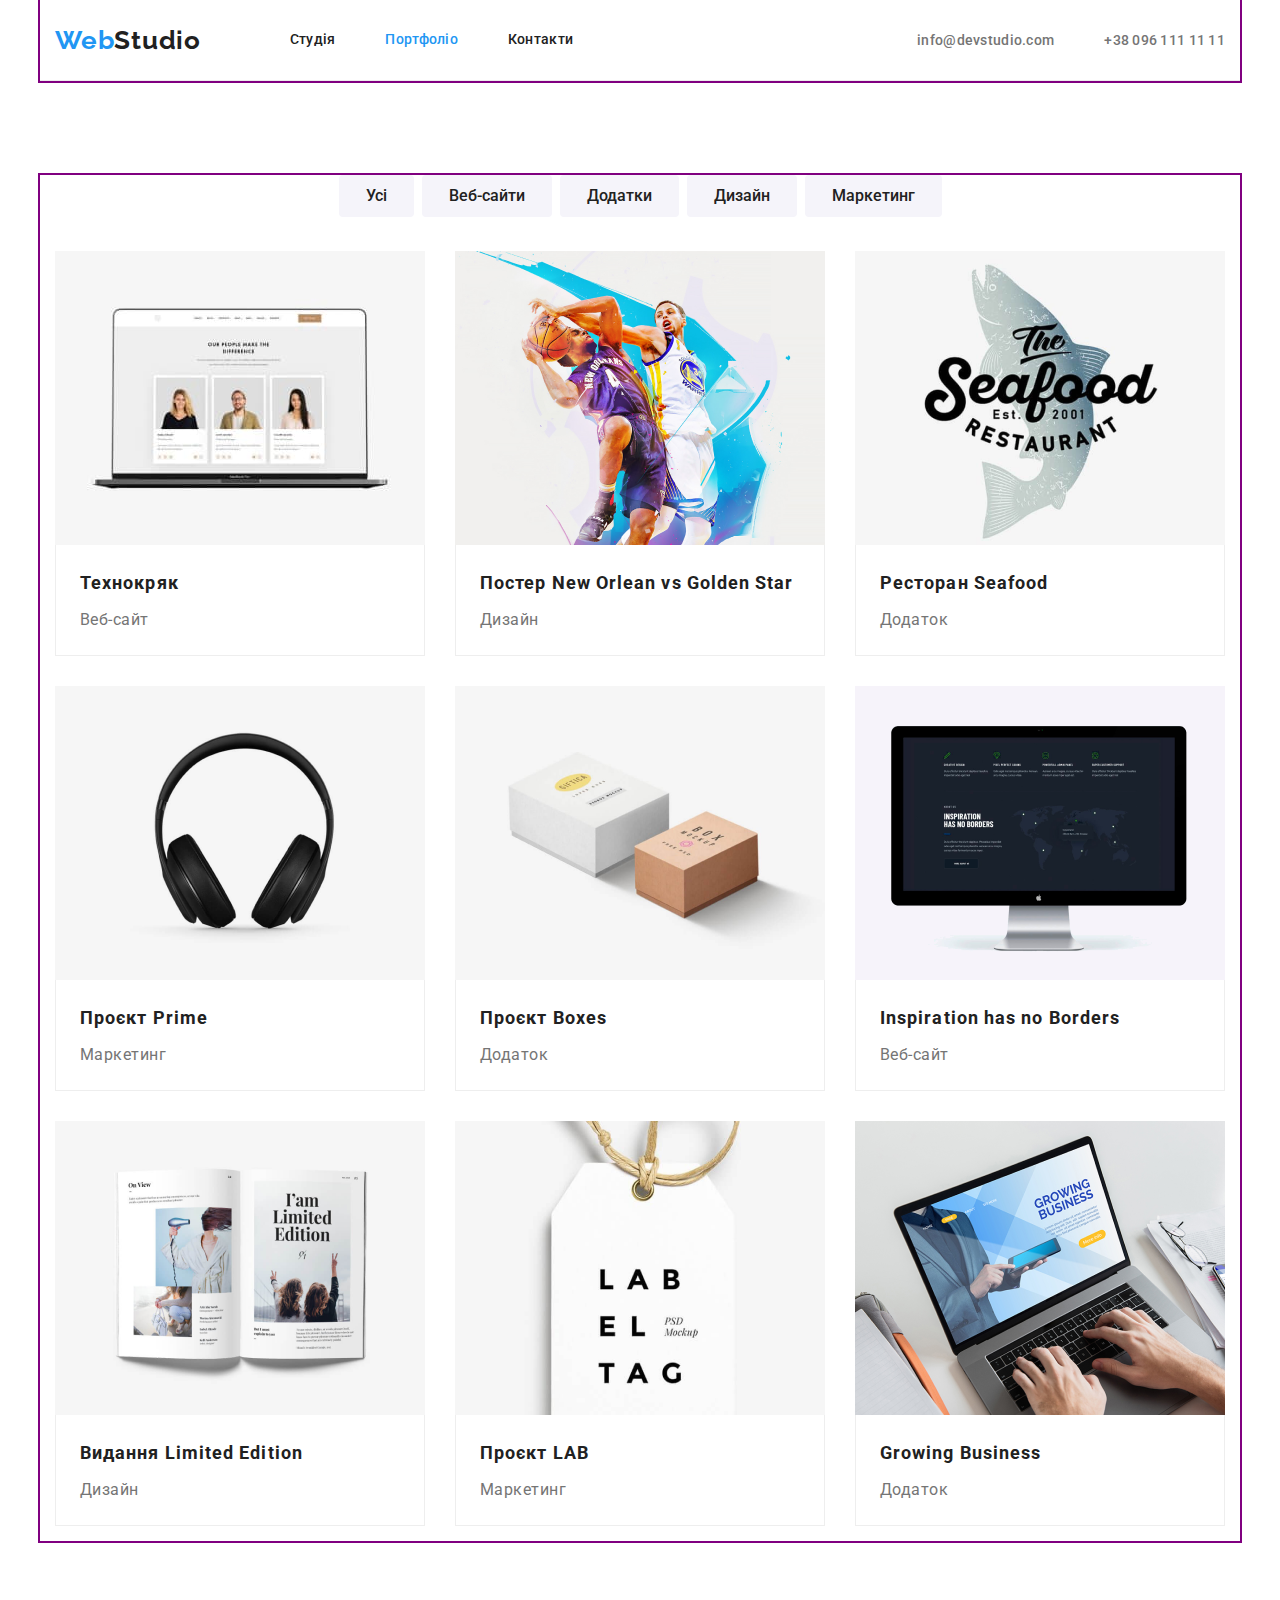
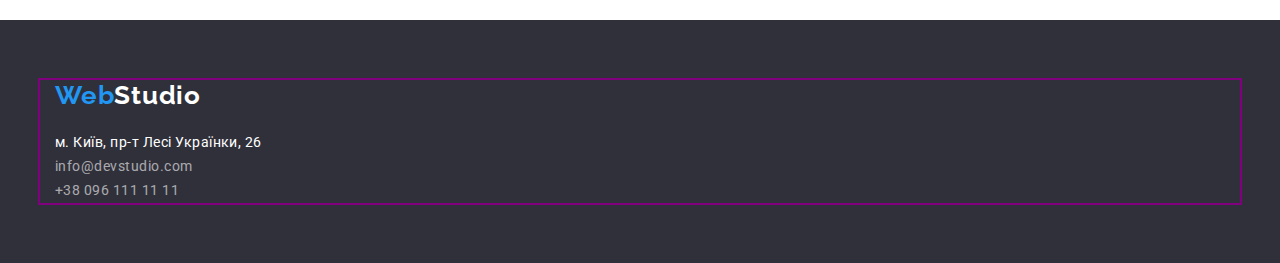
==== commit fcbe3778: "Review" ====
--- a/portfolio.html
+++ b/portfolio.html
@@ -35,131 +35,151 @@
       </div>
     </header>
     <main>
-      <div class="container section">
-        <h1 class="visually-hidden">Приклади робіт</h1>
-        <!-- РАДІОКНОПКИ -->
-        <ul class="list button-list">
-          <li class="item"><button type="button" class="button secondary">Усі</button></li>
-          <li class="item"><button type="button" class="button secondary">Веб-сайти</button></li>
-          <li class="item"><button type="button" class="button secondary">Додатки</button></li>
-          <li class="item"><button type="button" class="button secondary">Дизайн</button></li>
-          <li class="item"><button type="button" class="button secondary">Маркетинг</button></li>
-        </ul>
-        <!-- ПРОЕКТИ -->
-        <ul class="examples">
-          <li class="item">
-            <a href="./images/portfolio/img.jpg">
-              <img
-                class="examples-picture"
-                src="./images/portfolio/img.jpg"
-                alt="Laptop"
-                width="370"
-              />
-              <h2 class="title">Технокряк</h2>
-              <p class="text">Веб-сайт</p></a
-            >
-          </li>
-          <li class="item">
-            <a href="./images/portfolio/img-1.png">
-              <img
-                class="examples-picture"
-                src="./images/portfolio/img-1.png"
-                alt="Basketball"
-                width="370"
-              />
-              <h2 class="title">Постер New Orlean vs Golden Star</h2>
-              <p class="text">Дизайн</p></a
-            >
-          </li>
-          <li class="item">
-            <a href="./images/portfolio/img-2.png">
-              <img
-                class="examples-picture"
-                src="./images/portfolio/img-2.png"
-                alt="The Seafood Restaurant"
-                width="370"
-              />
-              <h2 class="title">Ресторан Seafood</h2>
-              <p class="text">Додаток</p></a
-            >
-          </li>
-          <li class="item">
-            <a href="./images/portfolio/img-3.png">
-              <img
-                class="examples-picture"
-                src="./images/portfolio/img-3.png"
-                alt="Headphones"
-                width="370"
-              />
-              <h2 class="title">Проєкт Prime</h2>
-              <p class="text">Маркетинг</p></a
-            >
-          </li>
-          <li class="item">
-            <a href="./images/portfolio/img-4.png">
-              <img
-                class="examples-picture"
-                src="./images/portfolio/img-4.png"
-                alt="Boxes"
-                width="370"
-              />
-              <h2 class="title">Проєкт Boxes</h2>
-              <p class="text">Додаток</p></a
-            >
-          </li>
-          <li class="item">
-            <a href="./images/portfolio/img-5.png">
-              <img
-                class="examples-picture"
-                src="./images/portfolio/img-5.png"
-                alt="Monitor"
-                width="370"
-              />
-              <h2 class="title">Inspiration has no Borders</h2>
-              <p class="text">Веб-сайт</p></a
-            >
-          </li>
-          <li class="item">
-            <a href="./images/portfolio/img-6.png">
-              <img
-                class="examples-picture"
-                src="./images/portfolio/img-6.png"
-                alt="Journal"
-                width="370"
-              />
-              <h2 class="title">Видання Limited Edition</h2>
-              <p class="text">Дизайн</p></a
-            >
-          </li>
-          <li class="item">
-            <a href="./images/portfolio/img-7.png">
-              <img
-                class="examples-picture"
-                src="./images/portfolio/img-7.png"
-                alt="Label"
-                width="370"
-              />
-              <h2 class="title">Проєкт LAB</h2>
-              <p class="text">Маркетинг</p></a
-            >
-          </li>
-          <li class="item">
-            <a href="./images/portfolio/img-8.png">
-              <img
-                class="examples-picture"
-                src="./images/portfolio/img-8.png"
-                alt="Keyboard Typing"
-                width="370"
-              />
-              <h2 class="title">Growing Business</h2>
-              <p class="text">Додаток</p></a
-            >
-          </li>
-        </ul>
-      </div>
+      <section class="section">
+        <div class="container">
+          <h1 class="visually-hidden">Приклади робіт</h1>
+          <!-- РАДІОКНОПКИ -->
+          <ul class="list button-list">
+            <li class="item"><button type="button" class="button secondary">Усі</button></li>
+            <li class="item"><button type="button" class="button secondary">Веб-сайти</button></li>
+            <li class="item"><button type="button" class="button secondary">Додатки</button></li>
+            <li class="item"><button type="button" class="button secondary">Дизайн</button></li>
+            <li class="item"><button type="button" class="button secondary">Маркетинг</button></li>
+          </ul>
+          <!-- ПРОЕКТИ -->
+          <ul class="examples">
+            <li class="item">
+              <a href="./images/portfolio/img.jpg">
+                <img
+                  class="examples-picture"
+                  src="./images/portfolio/img.jpg"
+                  alt="Laptop"
+                  width="370"
+                />
+                <div class="text-border">
+                  <h2 class="title">Технокряк</h2>
+                  <p class="text">Веб-сайт</p>
+                </div></a
+              >
+            </li>
+            <li class="item">
+              <a href="./images/portfolio/img-1.png">
+                <img
+                  class="examples-picture"
+                  src="./images/portfolio/img-1.png"
+                  alt="Basketball"
+                  width="370"
+                />
+                <div class="text-border">
+                  <h2 class="title">Постер New Orlean vs Golden Star</h2>
+                  <p class="text">Дизайн</p>
+                </div></a
+              >
+            </li>
+            <li class="item">
+              <a href="./images/portfolio/img-2.png">
+                <img
+                  class="examples-picture"
+                  src="./images/portfolio/img-2.png"
+                  alt="The Seafood Restaurant"
+                  width="370"
+                />
+                <div class="text-border">
+                  <h2 class="title">Ресторан Seafood</h2>
+                  <p class="text">Додаток</p>
+                </div></a
+              >
+            </li>
+            <li class="item">
+              <a href="./images/portfolio/img-3.png">
+                <img
+                  class="examples-picture"
+                  src="./images/portfolio/img-3.png"
+                  alt="Headphones"
+                  width="370"
+                />
+                <div class="text-border">
+                  <h2 class="title">Проєкт Prime</h2>
+                  <p class="text">Маркетинг</p>
+                </div></a
+              >
+            </li>
+            <li class="item">
+              <a href="./images/portfolio/img-4.png">
+                <img
+                  class="examples-picture"
+                  src="./images/portfolio/img-4.png"
+                  alt="Boxes"
+                  width="370"
+                />
+                <div class="text-border">
+                  <h2 class="title">Проєкт Boxes</h2>
+                  <p class="text">Додаток</p>
+                </div></a
+              >
+            </li>
+            <li class="item">
+              <a href="./images/portfolio/img-5.png">
+                <img
+                  class="examples-picture"
+                  src="./images/portfolio/img-5.png"
+                  alt="Monitor"
+                  width="370"
+                />
+                <div class="text-border">
+                  <h2 class="title">Inspiration has no Borders</h2>
+                  <p class="text">Веб-сайт</p>
+                </div></a
+              >
+            </li>
+            <li class="item">
+              <a href="./images/portfolio/img-6.png">
+                <img
+                  class="examples-picture"
+                  src="./images/portfolio/img-6.png"
+                  alt="Journal"
+                  width="370"
+                />
+                <div class="text-border">
+                  <h2 class="title">Видання Limited Edition</h2>
+                  <p class="text">Дизайн</p>
+                </div></a
+              >
+            </li>
+            <li class="item">
+              <a href="./images/portfolio/img-7.png">
+                <img
+                  class="examples-picture"
+                  src="./images/portfolio/img-7.png"
+                  alt="Label"
+                  width="370"
+                />
+                <div class="text-border">
+                  <h2 class="title">Проєкт LAB</h2>
+                  <p class="text">Маркетинг</p>
+                </div></a
+              >
+            </li>
+            <li class="item">
+              <a href="./images/portfolio/img-8.png">
+                <img
+                  class="examples-picture"
+                  src="./images/portfolio/img-8.png"
+                  alt="Keyboard Typing"
+                  width="370"
+                />
+                <div class="text-border">
+                  <h2 class="title">Growing Business</h2>
+                  <p class="text">Додаток</p>
+                </div></a
+              >
+            </li>
+          </ul>
+        </div>
+      </section>
     </main>
-    <footer>
-      <div class="list-footer container">
+    <footer class="list-footer">
+      <div class="container">
         <a href="./index.html" class="logo footer"><span class="web-logo">Web</span>Studio</a>
         <address>
           <ul class="list contact">
--- a/css/styles.css
+++ b/css/styles.css
@@ -55,6 +55,11 @@
   width: 100%;
 }
 
+.section {
+  padding-bottom: 94px;
+  padding-top: 94px;
+}
+
 /*Logo*/
 
 .logo {
@@ -79,7 +84,7 @@
 .main-nav {
   display: flex;
   align-items: center;
-  border: 1px solid #ececec;
+  border-bottom: 1px solid #ececec;
 }
 /*Site-nav*/
 
@@ -91,7 +96,7 @@
   margin-right: 50px;
 }
 
-.site-nav .item:last-child {
+.site-nav {
   margin-right: 344px;
 }
 
@@ -111,6 +116,7 @@
 .site-nav .link:hover,
 .site-nav .link:focus {
   color: var(--accent-color);
+  text-decoration: underline;
 }
 .site-nav .link.current {
   color: var(--accent-color);
@@ -157,11 +163,42 @@
   letter-spacing: 0.06em;
   text-transform: uppercase;
 }
+
+/* Advantages  */
+
+.advantages {
+  display: flex;
+  justify-content: space-between;
+}
+
+.advantages .item {
+  width: 270px;
+}
+
+.advantages .title {
+  margin-bottom: 10px;
+
+  color: var(--secondary-text-color);
+
+  font-size: 14px;
+  line-height: 1.14;
+  text-transform: uppercase;
+}
+
+.advantages .text {
+  font-size: 14px;
+  line-height: 1.71;
+}
+
+/* Projects */
+
+.section-projects {
+  padding-top: 0px;
+}
+
 /* Section Team*/
-
-.section {
-  padding-bottom: 94px;
-  padding-top: 94px;
+.section-team {
+  background-color: var(--btn-bck-color);
 }
 
 .section-list {
@@ -199,32 +236,7 @@
 .position {
   margin-bottom: 30px;
 }
-/* Advantages  */
-
-.advantages {
-  display: flex;
-  justify-content: space-between;
-}
-
-.advantages .item {
-  width: 270px;
-  padding-top: 94px;
-}
-
-.advantages .title {
-  margin-bottom: 10px;
-
-  color: var(--secondary-text-color);
-
-  font-size: 14px;
-  line-height: 1.14;
-  text-transform: uppercase;
-}
-
-.advantages .text {
-  font-size: 14px;
-  line-height: 1.71;
-}
+
 /* Button */
 
 button {
@@ -261,18 +273,20 @@
   align-items: center;
 }
 .button.secondary {
-  box-shadow: 0px 3px 1px rgba(0, 0, 0, 0.1), 0px 1px 2px rgba(0, 0, 0, 0.08),
-    0px 2px 2px rgba(0, 0, 0, 0.12);
+  padding: 6px 25px;
   border-color: transparent;
   border-radius: 4px;
 
   background-color: var(--btn-bck-color);
   color: var(--secondary-text-color);
 }
+
 .button.secondary:hover,
 .button.secondary:focus {
   background-color: var(--accent-color);
   color: var(--primary-bg-color);
+  box-shadow: 0px 3px 1px rgba(0, 0, 0, 0.1), 0px 1px 2px rgba(0, 0, 0, 0.08),
+    0px 2px 2px rgba(0, 0, 0, 0.12);
 }
 
 /* Portfolio Main Page */
@@ -282,8 +296,8 @@
   justify-content: center;
 }
 
-.button-list .item {
-  padding-bottom: 34px;
+.button-list {
+  margin-bottom: 34px;
 }
 
 .button-list .item:not(:last-child) {
@@ -299,7 +313,6 @@
 .examples .item {
   width: 370px;
   margin: 15px;
-  border: 1px solid #eeeeee;
 }
 
 .examples .title {
@@ -333,10 +346,6 @@
   text-decoration: none;
 }
 
-.examples-picture {
-  margin-bottom: 20px;
-}
-
 .list .name {
   color: var(--secondary-text-color);
 
@@ -350,6 +359,13 @@
   font-size: 16px;
   line-height: 1.9;
   text-align: center;
+}
+
+.text-border {
+  padding-top: 20px;
+  border-bottom: 1px solid #eeeeee;
+  border-right: 1px solid #eeeeee;
+  border-left: 1px solid #eeeeee;
 }
 
 /* Footer */
